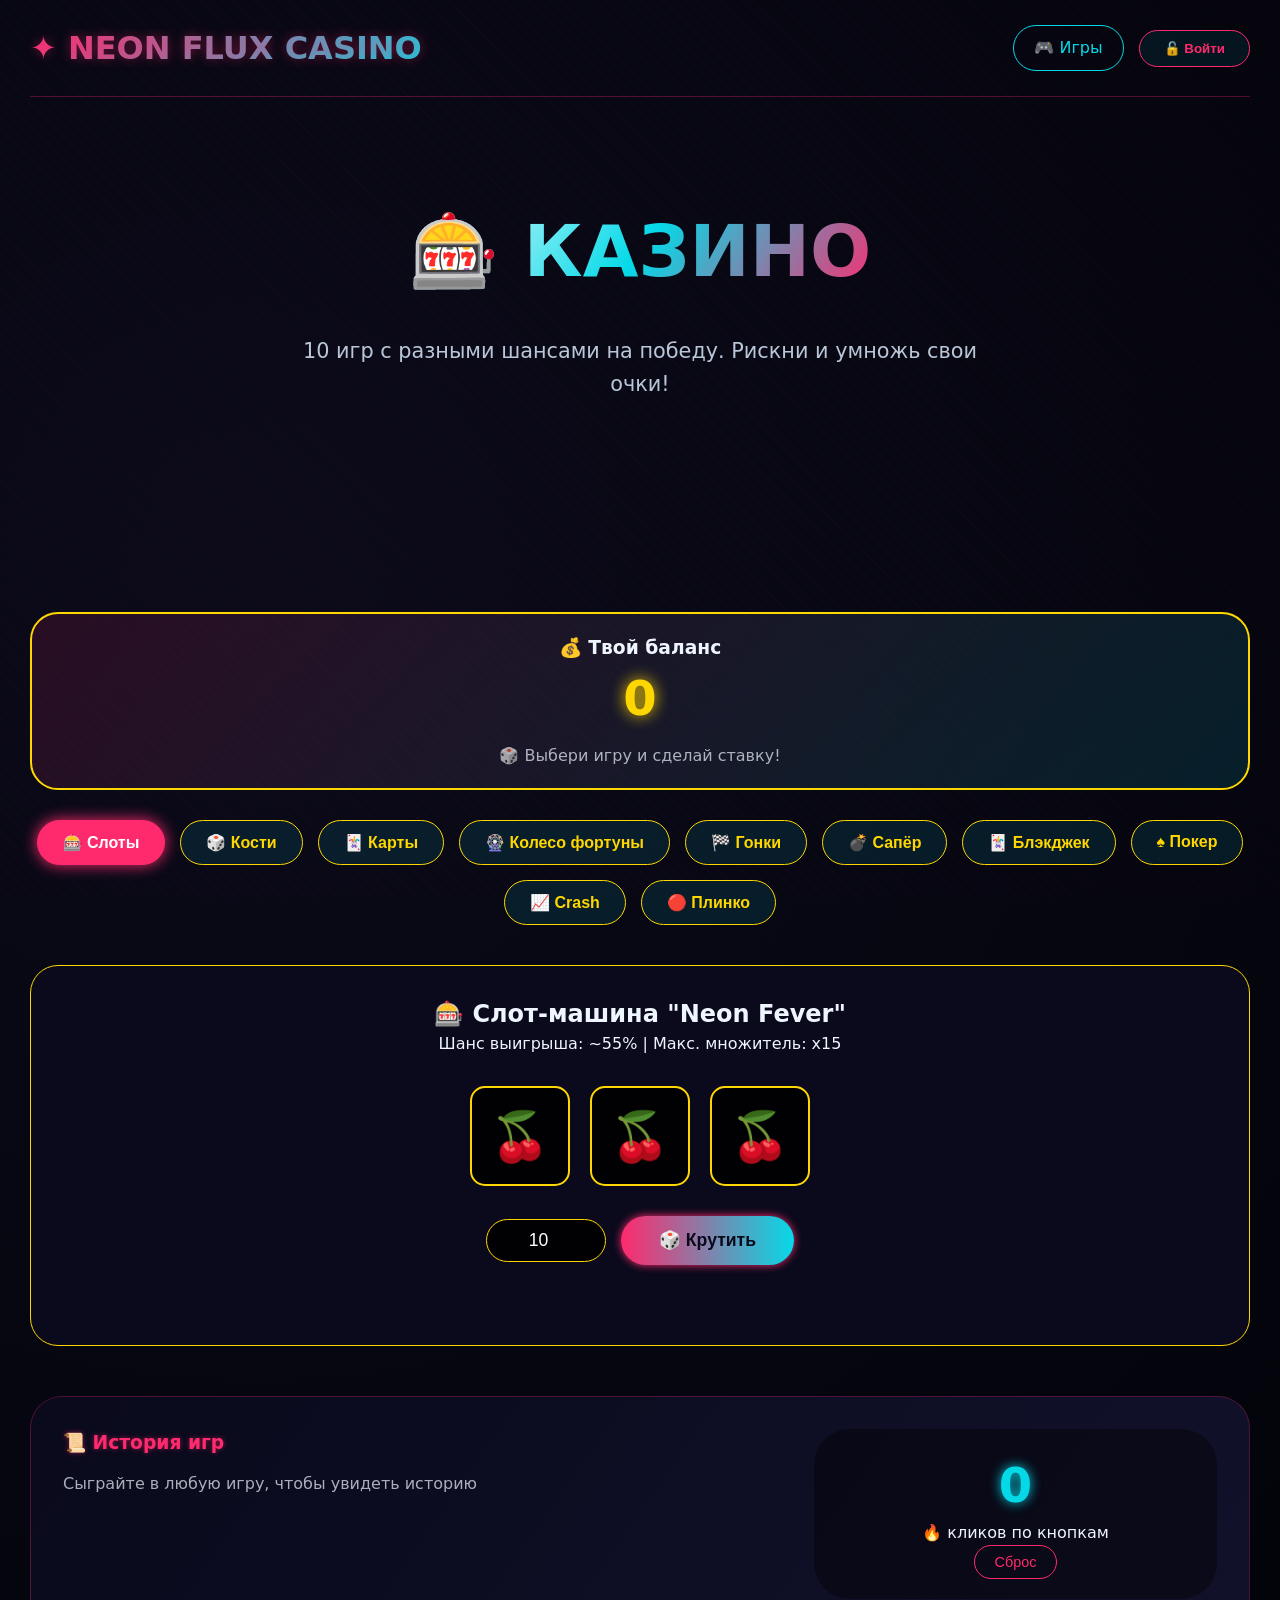
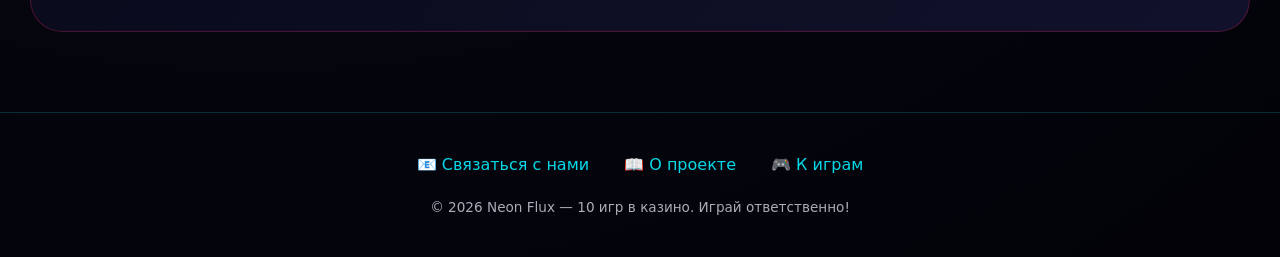
==== casino.html @ 0c2d1831 "Var 2 site" ====
<!DOCTYPE html>
<html lang="ru">
<head>
    <meta charset="UTF-8">
    <meta name="viewport" content="width=device-width, initial-scale=1.0, user-scalable=no">
    <title>Neon Flux | Казино</title>
    <link rel="stylesheet" href="css/style.css">
</head>
<body>

<div class="container">
    <header class="neo-header">
        <div class="logo">✦ NEON FLUX CASINO</div>
        <div class="header-right">
            <span id="userDisplay" class="user-greeting"></span>
            <a href="index.html" class="nav-link">🎮 Игры</a>
            <button id="loginBtn" class="btn-neon btn-pink">🔓 Войти</button>
            <button id="logoutBtn" class="btn-neon" style="display:none;">🚪 Выйти</button>
        </div>
    </header>

    <section class="hero">
        <h1><span>🎰</span> КАЗИНО</h1>
        <p>10 игр с разными шансами на победу. Рискни и умножь свои очки!</p>
    </section>

    <!-- Баланс -->
    <div class="balance-card">
        <h3>💰 Твой баланс</h3>
        <div class="balance-amount" id="balanceAmount">0</div>
        <p style="margin-top: 10px; opacity: 0.7;">🎲 Выбери игру и сделай ставку!</p>
    </div>

    <!-- ВЫБОР ИГР КАЗИНО -->
    <div class="casino-game-selector">
        <button class="casino-game-btn active" data-game="slots">🎰 Слоты</button>
        <button class="casino-game-btn" data-game="dice">🎲 Кости</button>
        <button class="casino-game-btn" data-game="cards">🃏 Карты</button>
        <button class="casino-game-btn" data-game="wheel">🎡 Колесо фортуны</button>
        <button class="casino-game-btn" data-game="races">🏁 Гонки</button>
        <button class="casino-game-btn" data-game="mines">💣 Сапёр</button>
        <button class="casino-game-btn" data-game="blackjack">🃏 Блэкджек</button>
        <button class="casino-game-btn" data-game="poker">♠️ Покер</button>
        <button class="casino-game-btn" data-game="crash">📈 Crash</button>
        <button class="casino-game-btn" data-game="plinko">🔴 Плинко</button>
    </div>

    <!-- ИГРА 1: СЛОТЫ (УВЕЛИЧЕН ШАНС) -->
    <div id="gameSlots" class="casino-game-container active">
        <h2>🎰 Слот-машина "Neon Fever"</h2>
        <p>Шанс выигрыша: ~55% | Макс. множитель: x15</p>
        <div class="slot-machine">
            <div class="slot-reel" id="reel1">🍒</div>
            <div class="slot-reel" id="reel2">🍒</div>
            <div class="slot-reel" id="reel3">🍒</div>
        </div>
        <div class="bet-control">
            <input type="number" id="slotBet" class="bet-input" value="10" min="1">
            <button id="spinBtn" class="glow-btn">🎲 Крутить</button>
        </div>
        <div id="slotResult" class="result-message"></div>
    </div>

    <!-- ИГРА 2: КОСТИ -->
    <div id="gameDice" class="casino-game-container">
        <h2>🎲 Кости "Neon Dice"</h2>
        <p>Угадай число от 1 до 6 | Выигрыш: ставка ×5 | Шанс: 16.7%</p>
        <div class="bet-control">
            <input type="number" id="diceBet" class="bet-input" value="10" min="1">
            <select id="diceGuess" class="bet-input" style="width: auto;">
                <option value="1">🎲 1</option>
                <option value="2">🎲 2</option>
                <option value="3">🎲 3</option>
                <option value="4">🎲 4</option>
                <option value="5">🎲 5</option>
                <option value="6">🎲 6</option>
            </select>
            <button id="rollDiceBtn" class="glow-btn">🎲 Бросить</button>
        </div>
        <div id="diceResult" class="result-message"></div>
    </div>

    <!-- ИГРА 3: КАРТЫ (БОЛЬШЕ/МЕНЬШЕ) -->
    <div id="gameCards" class="casino-game-container">
        <h2>🃏 Neon Cards</h2>
        <p>Угадай, будет карта больше или меньше 7 | Выигрыш: ставка ×2</p>
        <div class="bet-control">
            <input type="number" id="cardBet" class="bet-input" value="10" min="1">
            <button id="higherBtn" class="btn-neon">⬆️ Больше 7</button>
            <button id="lowerBtn" class="btn-neon">⬇️ Меньше 7</button>
        </div>
        <div id="cardResult" class="result-message"></div>
    </div>

    <!-- ИГРА 4: КОЛЕСО ФОРТУНЫ -->
    <div id="gameWheel" class="casino-game-container">
        <h2>🎡 Колесо фортуны</h2>
        <p>Крути колесо и получай множитель от x0 до x10!</p>
        <div class="wheel" id="wheel">🎡</div>
        <div class="bet-control">
            <input type="number" id="wheelBet" class="bet-input" value="10" min="1">
            <button id="spinWheelBtn" class="glow-btn">🎡 Крутить</button>
        </div>
        <div id="wheelResult" class="result-message"></div>
    </div>

    <!-- ИГРА 5: ГОНКИ -->
    <div id="gameRaces" class="casino-game-container">
        <h2>🏁 Neon Races</h2>
        <p>Выбери машину и делай ставку! Шанс победы: 33.3% | Выигрыш: ставка ×3</p>
        <div class="race-track" id="raceTrack">
            <div class="racer" data-racer="0">
                <div>🏎️ Красный</div>
                <div class="racer-progress"><div class="racer-bar" id="racer0Bar"></div></div>
            </div>
            <div class="racer" data-racer="1">
                <div>🚗 Синий</div>
                <div class="racer-progress"><div class="racer-bar" id="racer1Bar"></div></div>
            </div>
            <div class="racer" data-racer="2">
                <div>🚙 Зелёный</div>
                <div class="racer-progress"><div class="racer-bar" id="racer2Bar"></div></div>
            </div>
        </div>
        <div class="bet-control">
            <input type="number" id="raceBet" class="bet-input" value="10" min="1">
            <select id="raceChoice" class="bet-input" style="width: auto;">
                <option value="0">🏎️ Красный</option>
                <option value="1">🚗 Синий</option>
                <option value="2">🚙 Зелёный</option>
            </select>
            <button id="startRaceBtn" class="glow-btn">🏁 Старт!</button>
        </div>
        <div id="raceResult" class="result-message"></div>
    </div>

    <!-- ИГРА 6: САПЁР (МИНЫ) -->
    <div id="gameMines" class="casino-game-container">
        <h2>💣 Neon Mines</h2>
        <p>Открой 3 безопасных ячейки из 9 и получи выигрыш! Шанс: ~29% | Выигрыш: ставка ×5</p>
        <div id="minesGrid" style="display: grid; grid-template-columns: repeat(3, 1fr); gap: 10px; max-width: 300px; margin: 20px auto;"></div>
        <div class="bet-control">
            <input type="number" id="minesBet" class="bet-input" value="10" min="1">
            <button id="playMinesBtn" class="glow-btn">💣 Начать</button>
        </div>
        <div id="minesResult" class="result-message"></div>
    </div>

    <!-- ИГРА 7: БЛЭКДЖЕК -->
    <div id="gameBlackjack" class="casino-game-container">
        <h2>🃏 Neon Blackjack</h2>
        <p>Набери 21 очко или больше, чем дилер! Выигрыш: ставка ×2</p>
        <div class="cards-area">
            <div>
                <h4>Ваши карты</h4>
                <div id="playerCards" style="font-size: 2rem;">🃟</div>
                <div>Очки: <span id="playerScore">0</span></div>
            </div>
            <div>
                <h4>Карты дилера</h4>
                <div id="dealerCards" style="font-size: 2rem;">🃟</div>
                <div>Очки: <span id="dealerScore">0</span></div>
            </div>
        </div>
        <div class="bet-control">
            <input type="number" id="bjBet" class="bet-input" value="10" min="1">
            <button id="hitBtn" class="btn-neon">🎴 Взять карту</button>
            <button id="standBtn" class="btn-neon">🛑 Хватит</button>
            <button id="newBjBtn" class="glow-btn">🃏 Новая игра</button>
        </div>
        <div id="bjResult" class="result-message"></div>
    </div>

    <!-- ИГРА 8: ПОКЕР (ПРОСТАЯ ВЕРСИЯ) -->
    <div id="gamePoker" class="casino-game-container">
        <h2>♠️ Neon Poker</h2>
        <p>Собери комбинацию из 5 карт! Выигрыш зависит от комбинации</p>
        <div id="pokerCards" style="display: flex; justify-content: center; gap: 15px; margin: 30px 0; font-size: 3rem;"></div>
        <div class="bet-control">
            <input type="number" id="pokerBet" class="bet-input" value="10" min="1">
            <button id="dealPokerBtn" class="glow-btn">♠️ Сдать карты</button>
        </div>
        <div id="pokerResult" class="result-message"></div>
    </div>

    <!-- ИГРА 9: CRASH -->
    <div id="gameCrash" class="casino-game-container">
        <h2>📈 Neon Crash</h2>
        <p>Множитель растёт, но может "крашнуться" в любой момент! Забери деньги вовремя</p>
        <div style="font-size: 4rem; margin: 20px;" id="crashMultiplier">1.00x</div>
        <div class="bet-control">
            <input type="number" id="crashBet" class="bet-input" value="10" min="1">
            <button id="startCrashBtn" class="glow-btn">📈 Старт</button>
            <button id="cashoutBtn" class="btn-neon" style="display: none;">💰 Забрать</button>
        </div>
        <div id="crashResult" class="result-message"></div>
    </div>

    <!-- ИГРА 10: ПЛИНКО -->
    <div id="gamePlinko" class="casino-game-container">
        <h2>🔴 Neon Plinko</h2>
        <p>Шарик падает и попадает в ячейки с множителями от x0.5 до x5</p>
        <div style="display: flex; justify-content: center; gap: 10px; margin: 30px 0; font-size: 1.5rem;">
            <span>0.5x</span><span>1x</span><span>2x</span><span>3x</span><span>5x</span><span>3x</span><span>2x</span><span>1x</span><span>0.5x</span>
        </div>
        <div class="bet-control">
            <input type="number" id="plinkoBet" class="bet-input" value="10" min="1">
            <button id="dropPlinkoBtn" class="glow-btn">🔴 Бросить шарик</button>
        </div>
        <div id="plinkoResult" class="result-message"></div>
    </div>

    <!-- История игр -->
    <div class="dynamic-box">
        <div class="fact-area">
            <h3>📜 История игр</h3>
            <div id="gameHistory" style="max-height: 200px; overflow-y: auto;">
                <p style="opacity: 0.7;">Сыграйте в любую игру, чтобы увидеть историю</p>
            </div>
        </div>
        <div class="click-counter">
            <div class="counter-number" id="clickCountDisplay">0</div>
            <div>🔥 кликов по кнопкам</div>
            <button id="resetCounterBtn" class="tiny-btn">Сброс</button>
        </div>
    </div>
</div>

<footer>
    <div class="footer-links">
        <a class="footer-link" id="contactFooterBtn">📧 Связаться с нами</a>
        <a class="footer-link" id="aboutFooterBtn">📖 О проекте</a>
        <a class="footer-link" id="backToGamesBtn">🎮 К играм</a>
    </div>
    <p style="opacity: 0.7; font-size: 0.85rem;">© 2026 Neon Flux — 10 игр в казино. Играй ответственно!</p>
</footer>

<!-- Модалки -->
<div id="authModal" class="modal hidden">
    <div class="modal-content">
        <span class="close-modal" id="closeAuthModal">&times;</span>
        <h2 id="authModalTitle">🔐 Авторизация</h2>
        <input type="text" id="authUsername" placeholder="Имя пользователя">
        <input type="password" id="authPassword" placeholder="Пароль">
        <p id="authError" class="error-text"></p>
        <button id="authSubmitBtn" class="google-btn">Войти</button>
        <p><a href="#" id="switchAuthMode">Нет аккаунта? Зарегистрироваться</a></p>
    </div>
</div>

<div id="contactModal" class="modal hidden">
    <div class="modal-content">
        <span class="close-modal" id="closeContactModal">&times;</span>
        <h2>💬 Обратная связь</h2>
        <textarea id="messageInput" rows="3" placeholder="Ваше сообщение или идея..."></textarea>
        <button id="sendMsgBtn" class="btn-neon" style="width:100%; margin-top: 8px;">Отправить</button>
    </div>
</div>

<div id="aboutModal" class="modal hidden">
    <div class="modal-content">
        <span class="close-modal" id="closeAboutModal">&times;</span>
        <h2>✨ О Neon Casino</h2>
        <p>10 увлекательных игр: Слоты, Кости, Карты, Колесо фортуны, Гонки, Сапёр, Блэкджек, Покер, Crash, Плинко!</p>
        <p style="margin-top: 15px;">🎰 Увеличенные шансы на выигрыш для твоего удовольствия!</p>
    </div>
</div>

<script src="js/auth.js"></script>
<script src="js/casino.js"></script>
</body>
</html>
---- css/style.css ----
* {
    margin: 0;
    padding: 0;
    box-sizing: border-box;
}

body {
    font-family: 'Segoe UI', 'Poppins', 'Inter', system-ui, sans-serif;
    background: #05050f;
    color: #eef5ff;
    line-height: 1.5;
    overflow-x: hidden;
    transition: background 0.4s ease;
}

::-webkit-scrollbar {
    width: 6px;
}
::-webkit-scrollbar-track {
    background: #0a0a1a;
}
::-webkit-scrollbar-thumb {
    background: #ff2a6d;
    border-radius: 10px;
}

body {
    background: radial-gradient(circle at 20% 30%, #0b0b1a, #020208);
    position: relative;
}
body::before {
    content: "";
    position: fixed;
    top: 0;
    left: 0;
    width: 100%;
    height: 100%;
    background: repeating-linear-gradient(45deg, rgba(255,42,109,0.02) 0px, rgba(255,42,109,0.02) 2px, transparent 2px, transparent 8px);
    pointer-events: none;
    z-index: 0;
}

.container {
    max-width: 1300px;
    margin: 0 auto;
    padding: 0 30px;
    position: relative;
    z-index: 2;
}

.neo-header {
    display: flex;
    justify-content: space-between;
    align-items: center;
    padding: 24px 0;
    border-bottom: 1px solid rgba(255,42,109,0.3);
    flex-wrap: wrap;
    gap: 20px;
}
.header-right {
    display: flex;
    gap: 15px;
    align-items: center;
}
.user-greeting {
    color: #05d9e8;
    font-weight: 600;
    text-shadow: 0 0 5px #05d9e8;
}
.logo {
    font-size: 2rem;
    font-weight: 800;
    background: linear-gradient(135deg, #ff2a6d, #05d9e8);
    -webkit-background-clip: text;
    background-clip: text;
    color: transparent;
    text-shadow: 0 0 12px rgba(255,42,109,0.4);
}
.btn-neon {
    background: rgba(5,217,232,0.08);
    border: 1.5px solid #05d9e8;
    color: #05d9e8;
    padding: 10px 24px;
    font-weight: 600;
    border-radius: 40px;
    cursor: pointer;
    transition: 0.25s;
}
.btn-neon:hover {
    background: #05d9e8;
    color: #05050f;
    box-shadow: 0 0 18px #05d9e8;
    transform: scale(1.02);
}
.btn-pink {
    border-color: #ff2a6d;
    color: #ff2a6d;
}
.btn-pink:hover {
    background: #ff2a6d;
    color: white;
    box-shadow: 0 0 18px #ff2a6d;
}

/* HERO СЕКЦИЯ */
.hero {
    display: flex;
    flex-direction: column;
    align-items: center;
    justify-content: center;
    text-align: center;
    padding: 100px 20px 120px;
    margin-bottom: 40px;
}
.hero h1 {
    font-size: 4.5rem;
    font-weight: 800;
    background: linear-gradient(125deg, #fff, #05d9e8, #ff2a6d);
    background-clip: text;
    -webkit-background-clip: text;
    color: transparent;
    margin-bottom: 30px;
    animation: fadeUp 0.8s ease;
}
.hero span {
    color: snow;
}
.hero p {
    font-size: 1.3rem;
    max-width: 700px;
    color: #b9c7d9;
    margin-bottom: 50px;
    line-height: 1.6;
    animation: fadeUp 0.8s 0.1s both;
}
.glow-btn {
    background: linear-gradient(90deg, #ff2a6d, #05d9e8);
    border: none;
    padding: 16px 42px;
    font-size: 1.2rem;
    font-weight: bold;
    border-radius: 60px;
    color: #0a0a1a;
    cursor: pointer;
    transition: 0.2s;
    box-shadow: 0 0 8px #ff2a6d;
    animation: fadeUp 0.8s 0.2s both;
}
.glow-btn:hover {
    transform: scale(1.05);
    box-shadow: 0 0 28px #ff2a6d, 0 0 12px #05d9e8;
}

.section-title {
    font-size: 2.2rem;
    margin: 80px 0 35px;
    position: relative;
    display: inline-block;
}
.section-title:after {
    content: '';
    position: absolute;
    bottom: -12px;
    left: 0;
    width: 60%;
    height: 3px;
    background: linear-gradient(90deg, #ff2a6d, #05d9e8);
    border-radius: 4px;
}

.cards-grid-2 {
    display: grid;
    grid-template-columns: repeat(auto-fit, minmax(280px, 1fr));
    gap: 35px;
    margin: 40px 0;
}
.card-2 {
    background: rgba(15,15,35,0.6);
    backdrop-filter: blur(6px);
    border-radius: 28px;
    padding: 28px 24px;
    border: 1px solid rgba(5,217,232,0.25);
    transition: 0.3s;
    cursor: pointer;
}
.card-2:hover {
    transform: translateY(-8px);
    border-color: #ff2a6d;
    box-shadow: 0 20px 30px -12px rgba(255,42,109,0.3);
}
.card-icon-2 { font-size: 2.8rem; margin-bottom: 15px; }
.card-2 h3 { font-size: 1.7rem; margin-bottom: 12px; background: linear-gradient(135deg, #fff, #05d9e8); background-clip: text; -webkit-background-clip: text; color: transparent; }
.card-2 p { color: #b0bbd9; line-height: 1.5; }

.stats-panel {
    background: rgba(255,42,109,0.1);
    border: 1px solid #ff2a6d;
    border-radius: 28px;
    padding: 25px 35px;
    margin: 30px 0 20px;
}
.stats-panel.hidden { display: none; }
.stats-panel h3 { margin-bottom: 15px; color: #ff2a6d; }
.stats-panel p { margin: 8px 0; }

/* ИГРА - ИСПРАВЛЕНА */
.game-container {
    background: #0a0a1c;
    border-radius: 28px;
    padding: 30px;
    text-align: center;
    margin: 40px 0;
}
.game-info {
    display: flex;
    justify-content: center;
    gap: 50px;
    margin-bottom: 25px;
    font-size: 1.3rem;
}
#snakeCanvas {
    background: #010103;
    border: 2px solid #05d9e8;
    box-shadow: 0 0 20px #05d9e880;
    margin: 0 auto;
    display: block;
}
.game-hint { margin-top: 20px; opacity: 0.7; color: #888; }

.dynamic-box {
    background: linear-gradient(125deg, #0a0a1c, #11112b);
    border-radius: 32px;
    padding: 32px;
    margin: 50px 0;
    display: flex;
    flex-wrap: wrap;
    gap: 25px;
    border: 1px solid #ff2a6d40;
}
.fact-area { flex: 2; }
.fact-area h3 { color: #ff2a6d; text-shadow: 0 0 5px #ff2a6d80; margin-bottom: 15px; }
.fact-text { background: #00000055; border-radius: 24px; padding: 16px; border-left: 4px solid #05d9e8; font-size: 1.1rem; }
.click-counter { flex: 1; text-align: center; background: rgba(0,0,0,0.4); border-radius: 36px; padding: 20px; }
.counter-number { font-size: 3rem; font-weight: bold; color: #05d9e8; text-shadow: 0 0 12px #05d9e8; }
.tiny-btn {
    background: transparent;
    border: 1px solid #ff2a6d;
    color: #ff2a6d;
    padding: 8px 20px;
    border-radius: 40px;
    cursor: pointer;
    transition: 0.2s;
    font-size: 0.9rem;
}
.tiny-btn:hover { background: #ff2a6d; color: #0a0a1a; box-shadow: 0 0 10px #ff2a6d; }

.theremin-zone {
    background: #0a0a1c;
    border: 2px solid #05d9e8;
    border-radius: 32px;
    padding: 50px;
    text-align: center;
    margin: 40px 0;
    cursor: crosshair;
    transition: 0.1s;
}
.theremin-zone p { margin: 10px 0; }

.matrix-canvas {
    position: fixed;
    top: 0;
    left: 0;
    width: 100%;
    height: 100%;
    pointer-events: none;
    z-index: 999;
    opacity: 0.7;
}
.matrix-canvas.hidden { display: none; }

.admin-panel {
    background: #0a0a1c;
    border: 2px solid #ff2a6d;
    border-radius: 28px;
    padding: 30px;
    margin: 50px 0;
}
.admin-panel.hidden { display: none; }
.admin-tabs { display: flex; gap: 15px; margin-bottom: 25px; }
.admin-section { margin-top: 20px; }
.admin-section.hidden { display: none; }
.danger-btn { background: #ff2a6d; border: none; color: white; padding: 10px 20px; border-radius: 40px; cursor: pointer; margin-top: 15px; }
.error-text { color: #ff2a6d; margin: 10px 0; }

.news-grid {
    display: grid;
    grid-template-columns: repeat(auto-fit, minmax(250px, 1fr));
    gap: 20px;
    margin: 40px 0;
}
.news-card {
    background: rgba(5,217,232,0.1);
    border: 1px solid #05d9e8;
    border-radius: 20px;
    padding: 20px;
    text-align: center;
    transition: 0.2s;
}
.news-card:hover { transform: translateY(-3px); box-shadow: 0 5px 15px rgba(5,217,232,0.2); }

.modal {
    position: fixed;
    top: 0;
    left: 0;
    width: 100%;
    height: 100%;
    background: rgba(2,2,12,0.95);
    backdrop-filter: blur(12px);
    display: flex;
    justify-content: center;
    align-items: center;
    z-index: 1000;
}
.modal.hidden { display: none; }
.modal-content {
    background: #0c0c1c;
    max-width: 440px;
    width: 90%;
    padding: 35px 28px;
    border-radius: 42px;
    border: 1px solid #ff2a6d;
    box-shadow: 0 0 45px rgba(255,42,109,0.4);
    text-align: center;
}
.modal-content h2 { margin-bottom: 20px; }
.modal-content input, .modal-content textarea {
    width: 100%;
    padding: 14px;
    margin: 15px 0;
    background: #010103;
    border: 1px solid #05d9e8;
    border-radius: 60px;
    color: white;
    font-size: 1rem;
}
.modal-content textarea { border-radius: 28px; resize: vertical; }
.close-modal {
    float: right;
    font-size: 28px;
    cursor: pointer;
    color: #ff2a6d;
    transition: 0.2s;
}
.close-modal:hover { transform: scale(1.2); }
.google-btn {
    background: #fff;
    color: #111;
    width: 100%;
    padding: 12px;
    border-radius: 60px;
    font-weight: bold;
    margin: 12px 0;
    cursor: pointer;
    border: none;
}
.google-btn:hover { transform: scale(1.02); box-shadow: 0 0 12px white; }

footer {
    margin-top: 80px;
    padding: 40px 0 50px;
    text-align: center;
    border-top: 1px solid rgba(5,217,232,0.2);
}
.footer-links { display: flex; justify-content: center; gap: 35px; flex-wrap: wrap; margin-bottom: 20px; }
.footer-link { color: #05d9e8; cursor: pointer; text-decoration: none; transition: 0.2s; }
.footer-link:hover { text-shadow: 0 0 6px #05d9e8; color: #ff2a6d; }

@keyframes fadeUp {
    from { opacity: 0; transform: translateY(30px);}
    to { opacity: 1; transform: translateY(0);}
}
@keyframes fadeOut {
    0% { opacity: 1; transform: translateX(-50%) translateY(0);}
    70% { opacity: 1;}
    100% { opacity: 0; transform: translateX(-50%) translateY(-20px); visibility: hidden;}
}

@media (max-width: 750px) {
    .hero h1 { font-size: 2.6rem; }
    .hero { padding: 60px 20px 80px; }
    .hero p { font-size: 1.1rem; }
    .container { padding: 0 20px; }
    #snakeCanvas { width: 300px; height: 300px; }
    .section-title { font-size: 1.8rem; }
}
.header-right {
    display: flex;
    gap: 15px;
    align-items: center;
}
.user-greeting {
    color: #05d9e8;
    font-weight: 600;
    text-shadow: 0 0 5px #05d9e8;
}
.logo {
    font-size: 2rem;
    font-weight: 800;
    background: linear-gradient(135deg, #ff2a6d, #05d9e8);
    -webkit-background-clip: text;
    background-clip: text;
    color: transparent;
    text-shadow: 0 0 12px rgba(255,42,109,0.4);
}
.btn-neon {
    background: rgba(5,217,232,0.08);
    border: 1.5px solid #05d9e8;
    color: #05d9e8;
    padding: 10px 24px;
    font-weight: 600;
    border-radius: 40px;
    cursor: pointer;
    transition: 0.25s;
}
.btn-neon:hover {
    background: #05d9e8;
    color: #05050f;
    box-shadow: 0 0 18px #05d9e8;
    transform: scale(1.02);
}
.btn-pink {
    border-color: #ff2a6d;
    color: #ff2a6d;
}
.btn-pink:hover {
    background: #ff2a6d;
    color: white;
    box-shadow: 0 0 18px #ff2a6d;
}



.glow-btn {
    background: linear-gradient(90deg, #ff2a6d, #05d9e8);
    border: none;
    padding: 14px 38px;
    font-size: 1.1rem;
    font-weight: bold;
    border-radius: 60px;
    color: #0a0a1a;
    cursor: pointer;
    transition: 0.2s;
    box-shadow: 0 0 8px #ff2a6d;
}
.glow-btn:hover {
    transform: scale(1.05);
    box-shadow: 0 0 28px #ff2a6d;
}

.section-title {
    font-size: 2.2rem;
    margin: 60px 0 30px;
    position: relative;
    display: inline-block;
}
.section-title:after {
    content: '';
    position: absolute;
    bottom: -8px;
    left: 0;
    width: 60%;
    height: 3px;
    background: linear-gradient(90deg, #ff2a6d, #05d9e8);
    border-radius: 4px;
}

/* Выбор игр */
.game-selector {
    display: flex;
    gap: 15px;
    flex-wrap: wrap;
    margin: 30px 0 40px;
    justify-content: center;
}
.game-select-btn {
    background: rgba(5,217,232,0.1);
    border: 1px solid #05d9e8;
    color: #05d9e8;
    padding: 12px 25px;
    border-radius: 40px;
    cursor: pointer;
    font-size: 1rem;
    font-weight: 600;
    transition: 0.2s;
}
.game-select-btn:hover {
    background: #05d9e8;
    color: #0a0a1a;
    box-shadow: 0 0 15px #05d9e8;
}
.game-select-btn.active {
    background: #ff2a6d;
    border-color: #ff2a6d;
    color: white;
    box-shadow: 0 0 15px #ff2a6d;
}

/* Контейнеры игр */
.game-container {
    background: #0a0a1c;
    border-radius: 28px;
    padding: 30px;
    text-align: center;
    margin: 30px 0;
    border: 1px solid #05d9e8;
}
.game-container.hidden {
    display: none;
}
.game-container.active {
    display: block;
}
.game-info {
    display: flex;
    justify-content: center;
    gap: 40px;
    margin-bottom: 20px;
    font-size: 1.2rem;
}
.game-start-btn {
    background: linear-gradient(90deg, #ff2a6d, #05d9e8);
    border: none;
    padding: 12px 30px;
    font-size: 1rem;
    font-weight: bold;
    border-radius: 40px;
    color: #0a0a1a;
    cursor: pointer;
    margin: 20px 0 10px;
    transition: 0.2s;
}
.game-start-btn:hover {
    transform: scale(1.05);
    box-shadow: 0 0 20px #ff2a6d;
}
.game-hint {
    margin-top: 15px;
    opacity: 0.7;
    font-size: 0.9rem;
}

/* Тетрис */
.tetris-layout {
    display: flex;
    gap: 30px;
    justify-content: center;
    flex-wrap: wrap;
}
.tetris-info {
    text-align: left;
    padding: 20px;
    background: rgba(0,0,0,0.3);
    border-radius: 20px;
}
.tetris-info div {
    margin: 15px 0;
    font-size: 1.1rem;
}
.tetris-controls p {
    font-size: 0.85rem;
    margin: 8px 0;
    opacity: 0.8;
}
#tetrisCanvas, #snakeCanvas, #dinoCanvas, #flappyCanvas {
    background: #010103;
    border: 2px solid #05d9e8;
    box-shadow: 0 0 20px #05d9e880;
}

/* Динозаврик */
#dinoCanvas {
    background: #010103;
}

/* Флэппи бёрд */
#flappyCanvas {
    background: #010103;
}

/* Мемори */
.memory-board {
    display: grid;
    grid-template-columns: repeat(4, 1fr);
    gap: 15px;
    max-width: 500px;
    margin: 20px auto;
}
.memory-card {
    aspect-ratio: 1;
    background: linear-gradient(135deg, #ff2a6d, #8a2be2);
    border-radius: 15px;
    display: flex;
    align-items: center;
    justify-content: center;
    font-size: 2rem;
    cursor: pointer;
    transition: 0.2s;
    border: 1px solid #05d9e8;
}
.memory-card:hover {
    transform: scale(1.05);
    box-shadow: 0 0 15px #ff2a6d;
}
.memory-card.flipped, .memory-card.matched {
    background: #0a0a1c;
    border: 2px solid #05d9e8;
}
.memory-card.matched {
    opacity: 0.6;
    cursor: default;
}

/* Терменвокс */
.theremin-zone {
    background: #0a0a1c;
    border: 2px solid #05d9e8;
    border-radius: 32px;
    padding: 50px;
    text-align: center;
    margin: 40px 0;
    cursor: crosshair;
    transition: 0.1s;
}
.theremin-zone p {
    margin: 10px 0;
}

/* Matrix Rain */
.matrix-canvas {
    position: fixed;
    top: 0;
    left: 0;
    width: 100%;
    height: 100%;
    pointer-events: none;
    z-index: 999;
    opacity: 0.7;
}
.matrix-canvas.hidden {
    display: none;
}

.stats-panel {
    background: rgba(255,42,109,0.1);
    border: 1px solid #ff2a6d;
    border-radius: 28px;
    padding: 20px 30px;
    margin: 20px 0;
}
.stats-panel.hidden { display: none; }
.stats-panel ul { list-style: none; }

.dynamic-box {
    background: linear-gradient(125deg, #0a0a1c, #11112b);
    border-radius: 32px;
    padding: 32px;
    margin: 50px 0;
    display: flex;
    flex-wrap: wrap;
    gap: 25px;
    border: 1px solid #ff2a6d40;
}
.fact-area { flex: 2; }
.fact-area h3 { color: #ff2a6d; margin-bottom: 15px; }
.fact-text { background: #00000055; border-radius: 24px; padding: 16px; border-left: 4px solid #05d9e8; }
.click-counter { flex: 1; text-align: center; background: rgba(0,0,0,0.4); border-radius: 36px; padding: 20px; }
.counter-number { font-size: 3rem; font-weight: bold; color: #05d9e8; text-shadow: 0 0 12px #05d9e8; }
.tiny-btn {
    background: transparent;
    border: 1px solid #ff2a6d;
    color: #ff2a6d;
    padding: 8px 20px;
    border-radius: 40px;
    cursor: pointer;
    transition: 0.2s;
}
.tiny-btn:hover { background: #ff2a6d; color: #0a0a1a; box-shadow: 0 0 10px #ff2a6d; }

.admin-panel {
    background: #0a0a1c;
    border: 2px solid #ff2a6d;
    border-radius: 28px;
    padding: 25px;
    margin: 40px 0;
}
.admin-panel.hidden { display: none; }
.admin-tabs { display: flex; gap: 15px; margin-bottom: 20px; }
.admin-section { margin-top: 20px; }
.admin-section.hidden { display: none; }
.danger-btn { background: #ff2a6d; border: none; color: white; padding: 10px 20px; border-radius: 40px; cursor: pointer; margin-top: 15px; }
.error-text { color: #ff2a6d; margin: 10px 0; }

.modal {
    position: fixed;
    top: 0;
    left: 0;
    width: 100%;
    height: 100%;
    background: rgba(2,2,12,0.95);
    backdrop-filter: blur(12px);
    display: flex;
    justify-content: center;
    align-items: center;
    z-index: 1000;
}
.modal.hidden { display: none; }
.modal-content {
    background: #0c0c1c;
    max-width: 440px;
    width: 90%;
    padding: 35px 28px;
    border-radius: 42px;
    border: 1px solid #ff2a6d;
    box-shadow: 0 0 45px rgba(255,42,109,0.4);
    text-align: center;
}
.modal-content input, .modal-content textarea {
    width: 100%;
    padding: 14px;
    margin: 15px 0;
    background: #010103;
    border: 1px solid #05d9e8;
    border-radius: 60px;
    color: white;
}
.close-modal {
    float: right;
    font-size: 28px;
    cursor: pointer;
    color: #ff2a6d;
}
.google-btn {
    background: #fff;
    color: #111;
    width: 100%;
    padding: 12px;
    border-radius: 60px;
    font-weight: bold;
    margin: 12px 0;
    cursor: pointer;
}

footer {
    margin-top: 80px;
    padding: 40px 0;
    text-align: center;
    border-top: 1px solid rgba(5,217,232,0.2);
}
.footer-links { display: flex; justify-content: center; gap: 35px; flex-wrap: wrap; margin-bottom: 20px; }
.footer-link { color: #05d9e8; cursor: pointer; }
.footer-link:hover { text-shadow: 0 0 6px #05d9e8; color: #ff2a6d; }

@keyframes fadeOut {
    0% { opacity: 1; transform: translateX(-50%) translateY(0);}
    70% { opacity: 1;}
    100% { opacity: 0; transform: translateX(-50%) translateY(-20px); visibility: hidden;}
}

@media (max-width: 750px) {
    .hero h1 { font-size: 2.5rem; }
    .container { padding: 0 20px; }
    #snakeCanvas, #flappyCanvas { width: 300px; height: 300px; }
    #dinoCanvas { width: 100%; height: auto; }
    .tetris-layout { flex-direction: column; align-items: center; }
    .memory-board { gap: 8px; }
    .memory-card { font-size: 1.2rem; }
}

/* Дополнительные стили для казино */
        .balance-card {
            background: linear-gradient(135deg, #ff2a6d20, #05d9e820);
            border: 2px solid #ffd700;
            border-radius: 28px;
            padding: 20px 30px;
            text-align: center;
            margin: 20px 0;
        }
        .balance-amount {
            font-size: 3rem;
            font-weight: bold;
            color: #ffd700;
            text-shadow: 0 0 15px #ffd700;
        }
        .casino-game-selector {
            display: flex;
            gap: 15px;
            flex-wrap: wrap;
            margin: 30px 0 40px;
            justify-content: center;
        }
        .casino-game-btn {
            background: rgba(5,217,232,0.1);
            border: 1px solid #ffd700;
            color: #ffd700;
            padding: 12px 25px;
            border-radius: 40px;
            cursor: pointer;
            font-size: 1rem;
            font-weight: 600;
            transition: 0.2s;
        }
        .casino-game-btn:hover {
            background: #ffd700;
            color: #0a0a1a;
            box-shadow: 0 0 15px #ffd700;
        }
        .casino-game-btn.active {
            background: #ff2a6d;
            border-color: #ff2a6d;
            color: white;
            box-shadow: 0 0 15px #ff2a6d;
        }
        .casino-game-container {
            background: #0a0a1c;
            border-radius: 28px;
            padding: 30px;
            text-align: center;
            margin: 30px 0;
            border: 1px solid #ffd700;
            display: none;
        }
        .casino-game-container.active {
            display: block;
        }
        .bet-control {
            display: flex;
            gap: 15px;
            justify-content: center;
            align-items: center;
            margin: 20px 0;
            flex-wrap: wrap;
        }
        .bet-input {
            background: #010103;
            border: 1px solid #ffd700;
            color: white;
            padding: 10px 15px;
            border-radius: 40px;
            width: 120px;
            text-align: center;
            font-size: 1.1rem;
        }
        .result-message {
            margin-top: 20px;
            padding: 15px;
            border-radius: 20px;
            font-weight: bold;
        }
        .result-win {
            background: #00ff0030;
            border: 1px solid #0f0;
            color: #0f0;
        }
        .result-lose {
            background: #ff000030;
            border: 1px solid #ff2a6d;
            color: #ff2a6d;
        }
        .slot-machine {
            display: flex;
            gap: 20px;
            justify-content: center;
            margin: 30px 0;
        }
        .slot-reel {
            width: 100px;
            height: 100px;
            background: #010103;
            border: 2px solid #ffd700;
            border-radius: 15px;
            display: flex;
            align-items: center;
            justify-content: center;
            font-size: 3rem;
            font-weight: bold;
        }
        .wheel {
            width: 200px;
            height: 200px;
            border-radius: 50%;
            border: 5px solid #ffd700;
            margin: 20px auto;
            display: flex;
            align-items: center;
            justify-content: center;
            font-size: 4rem;
            background: #010103;
            transition: transform 0.5s ease-out;
        }
        .race-track {
            display: flex;
            justify-content: space-around;
            margin: 30px 0;
            flex-wrap: wrap;
        }
        .racer {
            text-align: center;
            padding: 15px;
            background: rgba(0,0,0,0.5);
            border-radius: 15px;
            min-width: 100px;
        }
        .racer-progress {
            width: 100%;
            height: 10px;
            background: #333;
            border-radius: 5px;
            margin: 10px 0;
            overflow: hidden;
        }
        .racer-bar {
            height: 100%;
            width: 0%;
            background: linear-gradient(90deg, #ff2a6d, #ffd700);
            transition: width 0.1s linear;
        }
        .cards-area {
            display: flex;
            justify-content: center;
            gap: 30px;
            margin: 30px 0;
        }
        .card {
            width: 120px;
            height: 160px;
            background: #010103;
            border: 2px solid #ffd700;
            border-radius: 15px;
            display: flex;
            align-items: center;
            justify-content: center;
            font-size: 3rem;
            font-weight: bold;
            cursor: pointer;
            transition: 0.2s;
        }
        .card:hover {
            transform: scale(1.05);
            box-shadow: 0 0 20px #ffd700;
        }
        .bomb-counter {
            font-size: 2rem;
            margin: 20px;
        }
        .nav-link {
            color: #05d9e8;
            text-decoration: none;
            padding: 10px 20px;
            border: 1px solid #05d9e8;
            border-radius: 40px;
            transition: 0.2s;
        }
        .nav-link:hover {
            background: #05d9e8;
            color: #0a0a1a;
            box-shadow: 0 0 15px #05d9e8;
        }
        @keyframes spin {
            0% { transform: rotate(0deg); }
            100% { transform: rotate(360deg); }
        }
        .spinning {
            animation: spin 0.3s ease-out;
        }
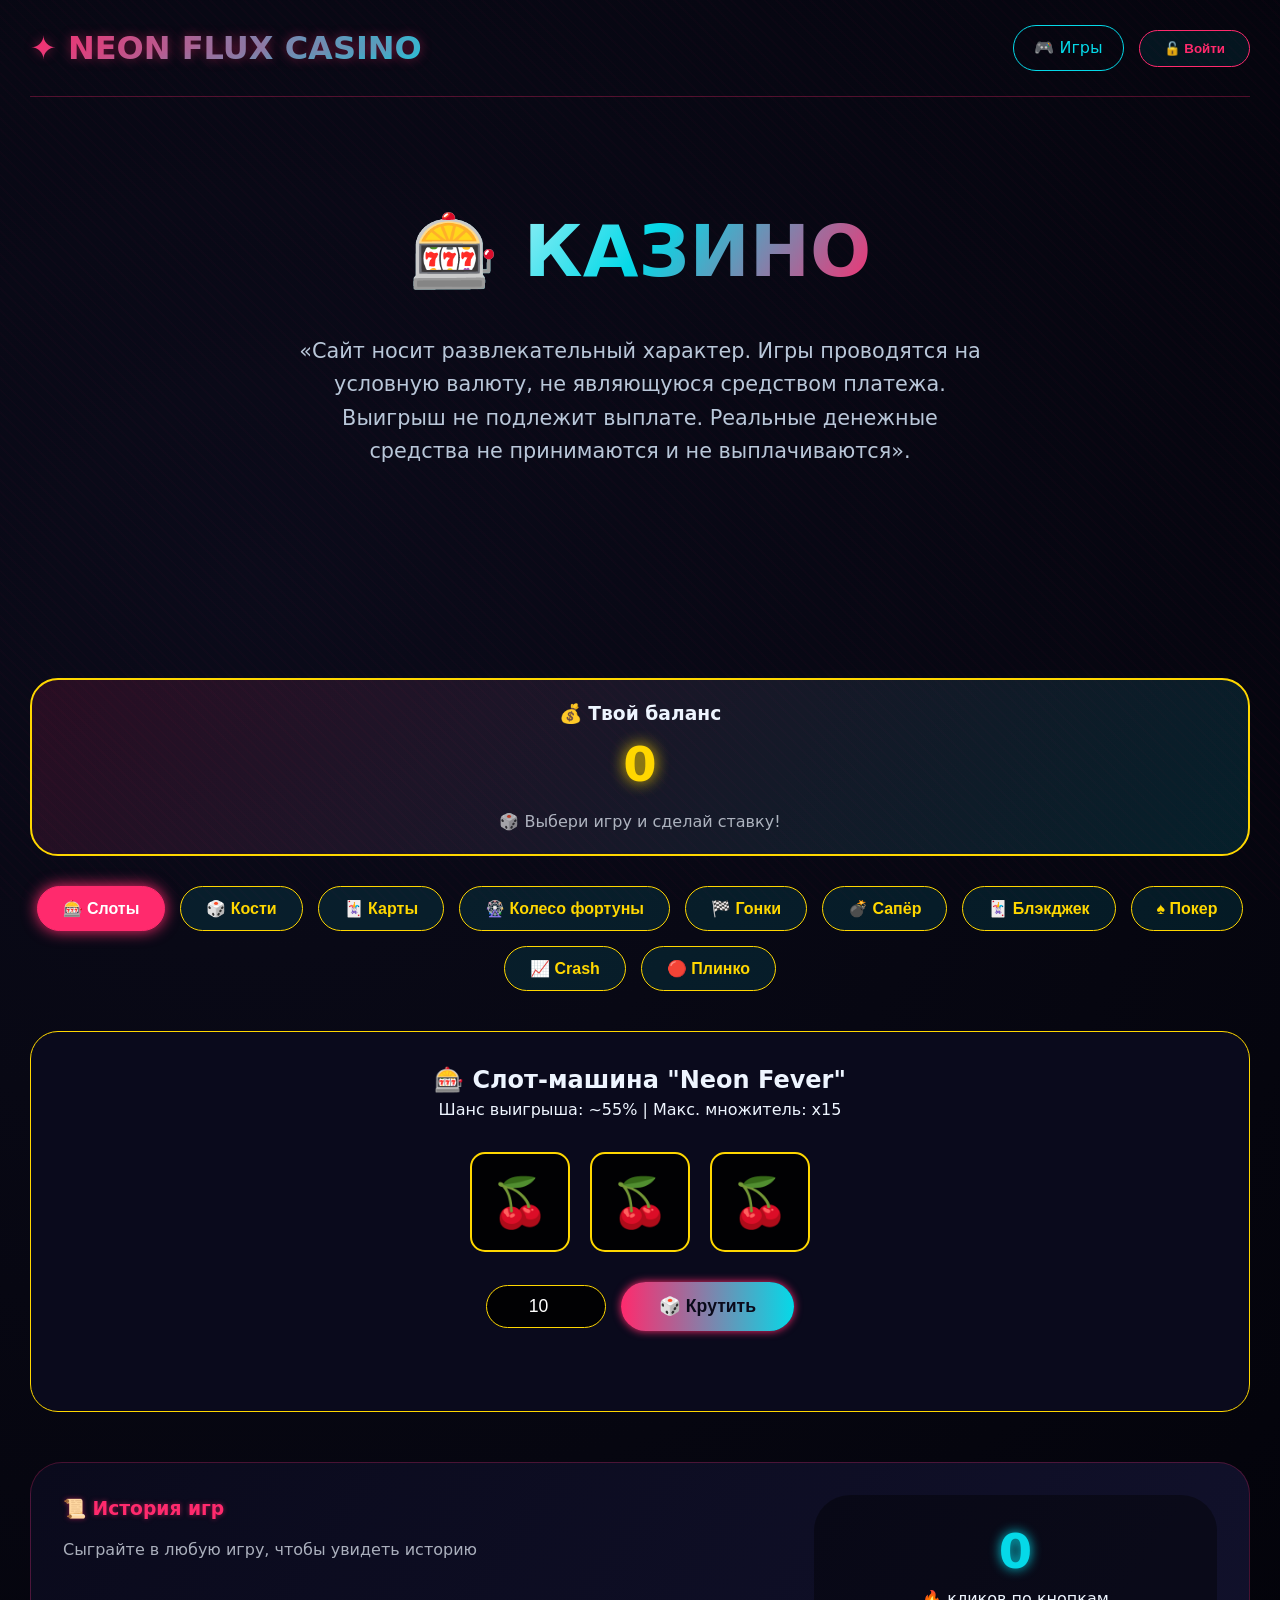
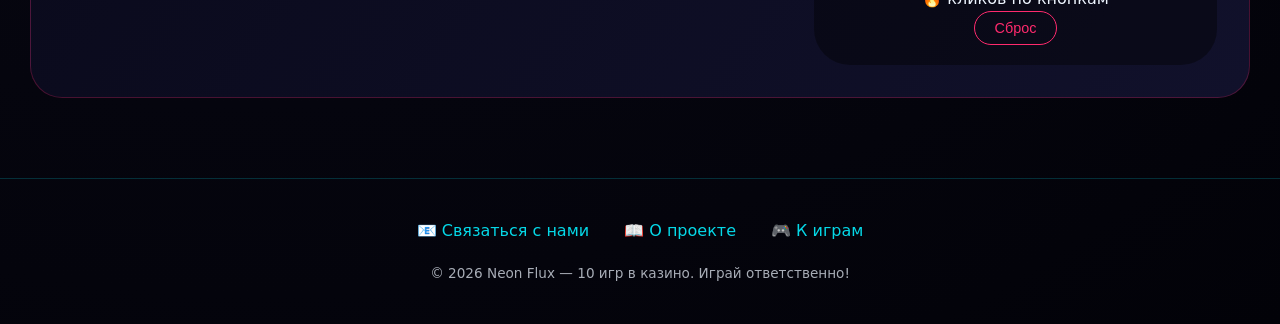
==== commit aa6e45a2: "Update casino.html" ====
--- a/casino.html
+++ b/casino.html
@@ -3,7 +3,7 @@
 <head>
     <meta charset="UTF-8">
     <meta name="viewport" content="width=device-width, initial-scale=1.0, user-scalable=no">
-    <title>Neon Flux | Казино</title>
+    <title>Neon Flux</title>
     <link rel="stylesheet" href="css/style.css">
 </head>
 <body>
@@ -21,7 +21,7 @@
 
     <section class="hero">
         <h1><span>🎰</span> КАЗИНО</h1>
-        <p>10 игр с разными шансами на победу. Рискни и умножь свои очки!</p>
+        <p>«Сайт носит развлекательный характер. Игры проводятся на условную валюту, не являющуюся средством платежа. Выигрыш не подлежит выплате. Реальные денежные средства не принимаются и не выплачиваются».</p>
     </section>
 
     <!-- Баланс -->
@@ -269,4 +269,4 @@
 <script src="js/auth.js"></script>
 <script src="js/casino.js"></script>
 </body>
-</html>+</html>
--- a/css/style.css
+++ b/css/style.css
@@ -971,4 +971,179 @@
         }
         .spinning {
             animation: spin 0.3s ease-out;
-        }+        }
+/* Сенсорное управление для телефонов */
+.touch-controls {
+    display: none;
+    margin: 20px auto;
+    gap: 10px;
+    justify-content: center;
+}
+
+.control-btn {
+    background: linear-gradient(135deg, #ff2a6d, #8a2be2);
+    border: none;
+    color: white;
+    font-size: 2rem;
+    padding: 15px 25px;
+    margin: 5px;
+    border-radius: 20px;
+    cursor: pointer;
+    transition: 0.2s;
+    box-shadow: 0 0 10px #ff2a6d;
+    min-width: 70px;
+}
+
+.control-btn:active {
+    transform: scale(0.95);
+    background: linear-gradient(135deg, #ff6a9d, #b84be2);
+}
+
+.control-row {
+    display: flex;
+    justify-content: center;
+    gap: 10px;
+}
+
+.tetris-btn {
+    font-size: 1.2rem;
+    padding: 12px 18px;
+    min-width: 60px;
+}
+
+/* Показываем кнопки только на телефонах */
+@media (max-width: 768px) {
+    .touch-controls {
+        display: block;
+    }
+    
+    .control-btn {
+        font-size: 1.5rem;
+        padding: 12px 20px;
+        min-width: 60px;
+    }
+    
+    .tetris-btn {
+        font-size: 1rem;
+        padding: 10px 15px;
+        min-width: 55px;
+    }
+}
+
+/* Для очень маленьких экранов */
+@media (max-width: 480px) {
+    .control-btn {
+        font-size: 1.2rem;
+        padding: 10px 15px;
+        min-width: 50px;
+    }
+    
+    .tetris-btn {
+        font-size: 0.9rem;
+        padding: 8px 12px;
+        min-width: 45px;
+    }
+    
+    .control-row {
+        gap: 8px;
+    }
+}
+/* Адаптация для телефонов */
+@media (max-width: 768px) {
+    /* Уменьшаем Тетрис */
+    .tetris-layout {
+        flex-direction: column;
+        align-items: center;
+    }
+    
+    #tetrisCanvas {
+        width: 250px;
+        height: 500px;
+    }
+    
+    .tetris-info {
+        width: 100%;
+        max-width: 280px;
+        padding: 15px;
+    }
+    
+    .tetris-info div {
+        font-size: 0.9rem;
+        margin: 8px 0;
+    }
+    
+    .tetris-btn {
+        font-size: 0.8rem;
+        padding: 8px 12px;
+        min-width: 50px;
+    }
+    
+    /* Уменьшаем змейку */
+    #snakeCanvas {
+        width: 300px;
+        height: 300px;
+    }
+    
+    /* Уменьшаем Флэппи */
+    #flappyCanvas {
+        width: 300px;
+        height: 375px;
+    }
+    
+    /* Уменьшаем Динозаврика */
+    #dinoCanvas {
+        width: 100%;
+        height: auto;
+        max-height: 150px;
+    }
+    
+    /* Кнопки управления */
+    .control-btn {
+        font-size: 1.2rem;
+        padding: 10px 18px;
+        min-width: 55px;
+    }
+    
+    .control-row {
+        gap: 8px;
+    }
+    
+    .touch-controls {
+        margin: 15px auto;
+    }
+}
+
+/* Для очень маленьких экранов */
+@media (max-width: 480px) {
+    #tetrisCanvas {
+        width: 200px;
+        height: 400px;
+    }
+    
+    #snakeCanvas {
+        width: 250px;
+        height: 250px;
+    }
+    
+    .control-btn {
+        font-size: 1rem;
+        padding: 8px 14px;
+        min-width: 45px;
+    }
+    
+    .tetris-btn {
+        font-size: 0.7rem;
+        padding: 6px 10px;
+        min-width: 40px;
+    }
+    
+    .game-info {
+        gap: 20px;
+        font-size: 1rem;
+    }
+    
+    .bet-input {
+        width: 80px;
+        font-size: 0.9rem;
+    }
+}
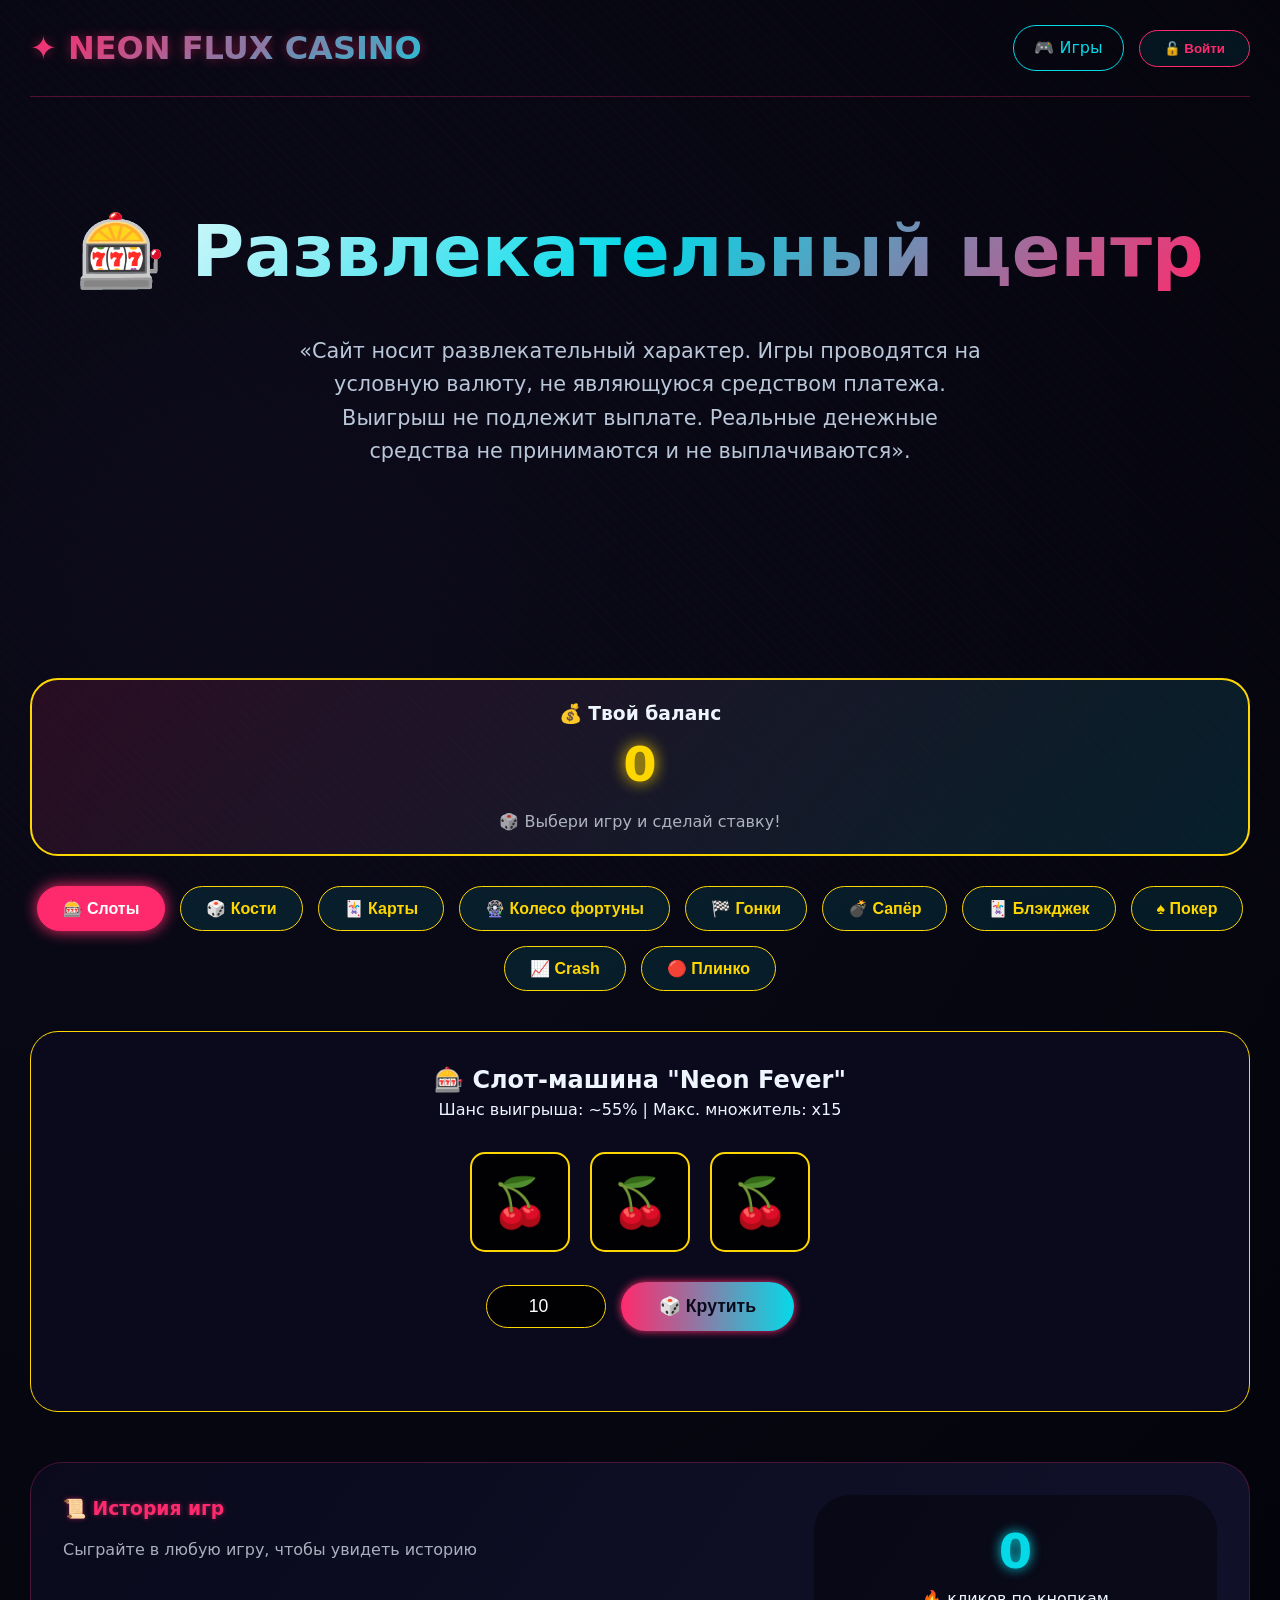
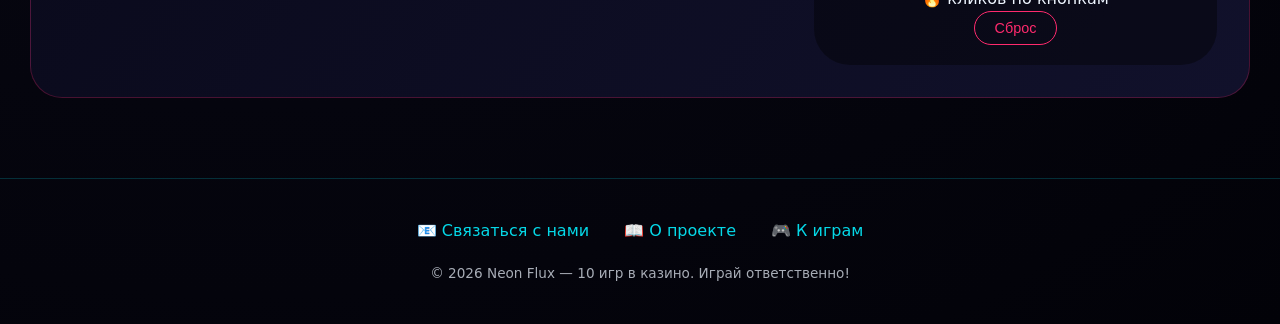
==== commit 3d96627d: "Update casino.html" ====
--- a/casino.html
+++ b/casino.html
@@ -20,7 +20,7 @@
     </header>
 
     <section class="hero">
-        <h1><span>🎰</span> КАЗИНО</h1>
+        <h1><span>🎰</span> Развлекательный центр</h1>
         <p>«Сайт носит развлекательный характер. Игры проводятся на условную валюту, не являющуюся средством платежа. Выигрыш не подлежит выплате. Реальные денежные средства не принимаются и не выплачиваются».</p>
     </section>
 
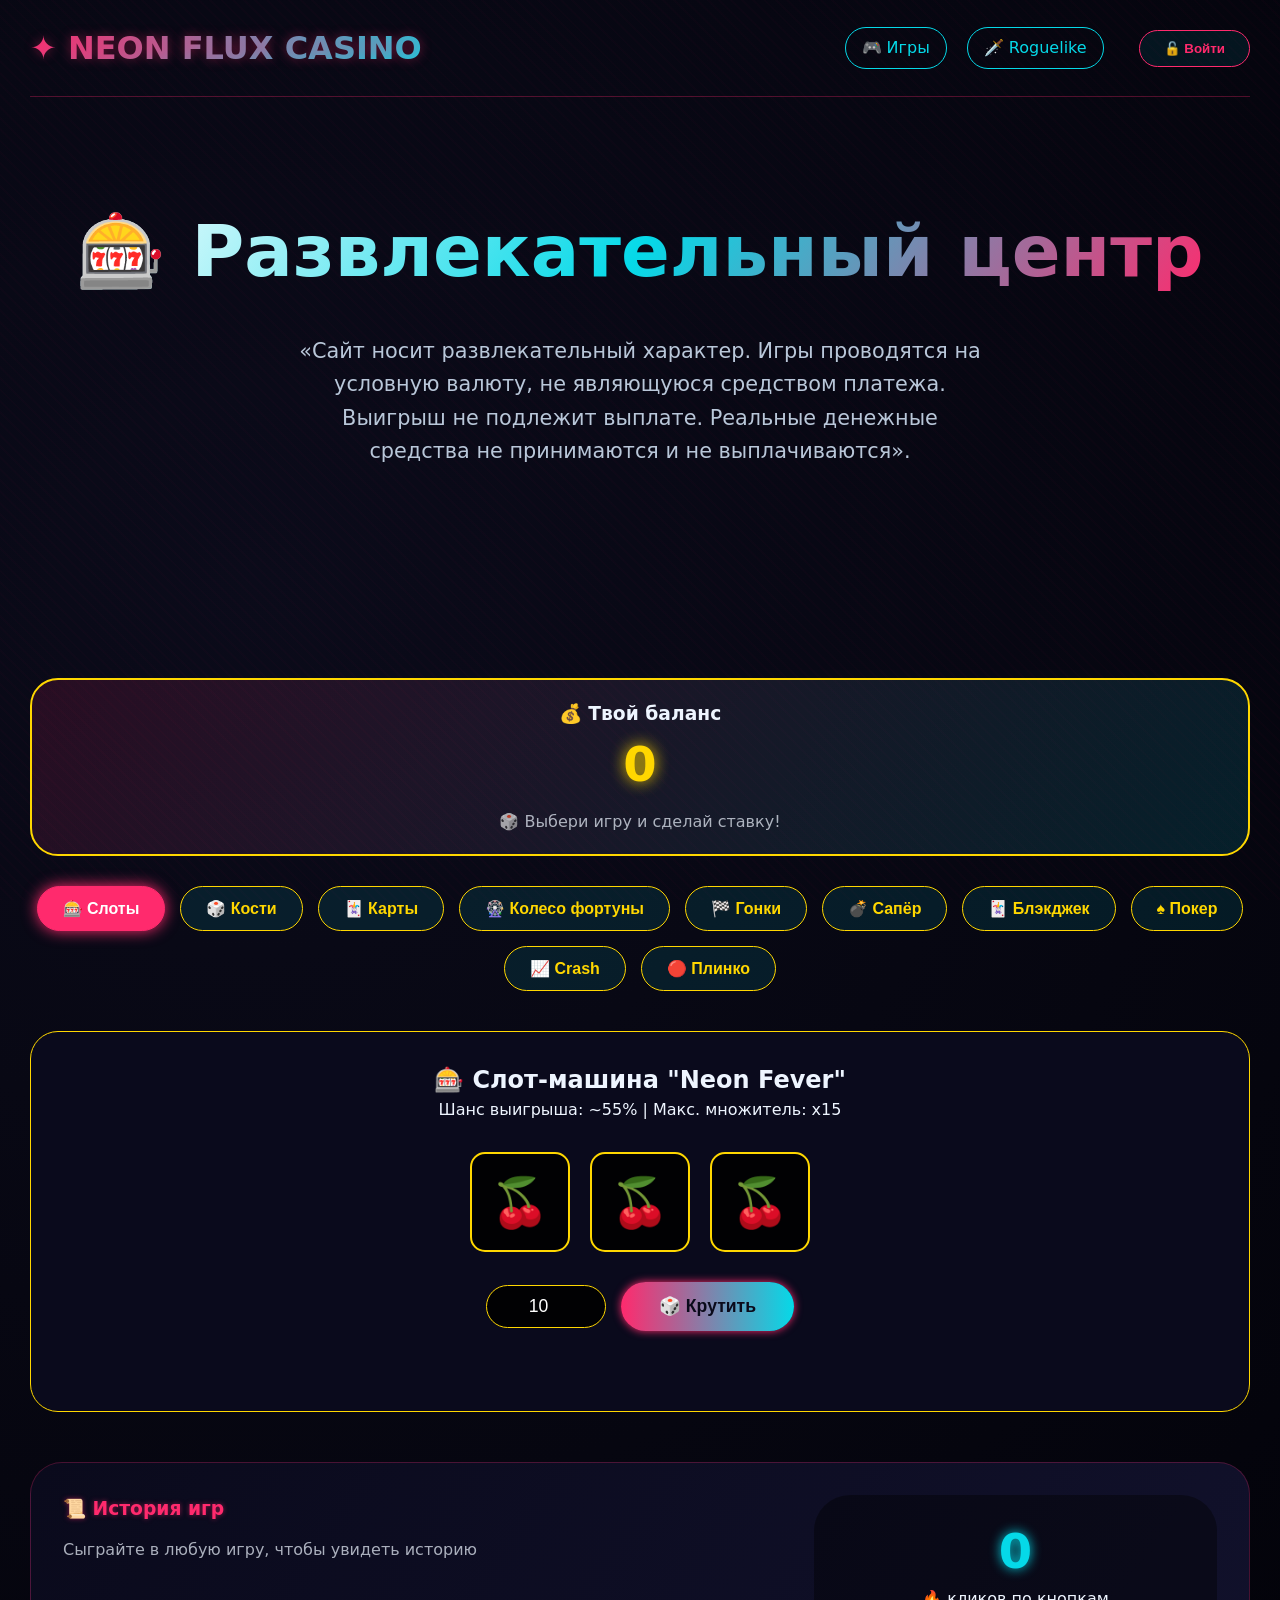
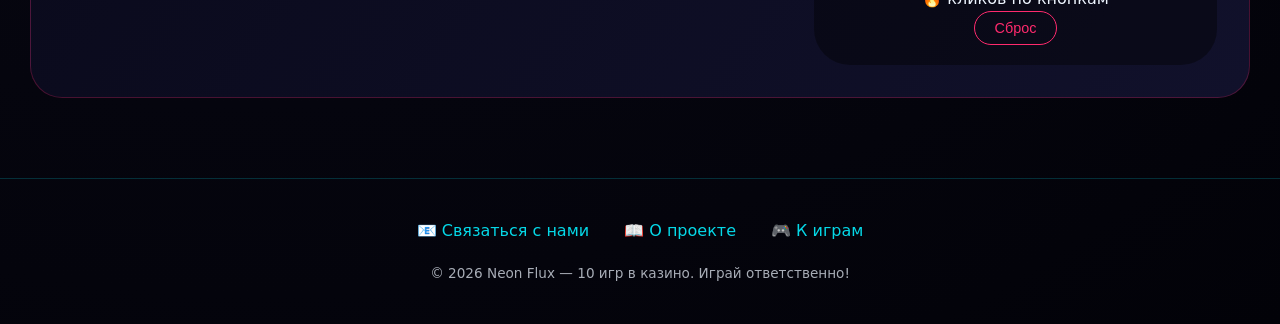
==== commit 69805f6d: "Update casino.html" ====
--- a/casino.html
+++ b/casino.html
@@ -10,14 +10,46 @@
 
 <div class="container">
     <header class="neo-header">
-        <div class="logo">✦ NEON FLUX CASINO</div>
+    <div class="logo">✦ NEON FLUX CASINO</div>
+    
+    <!-- Десктопное меню -->
+    <div class="desktop-menu">
+        <a href="index.html" class="nav-link">🎮 Игры</a>
+        <a href="game.html" class="nav-link">🗡️ Roguelike</a>
         <div class="header-right">
             <span id="userDisplay" class="user-greeting"></span>
-            <a href="index.html" class="nav-link">🎮 Игры</a>
             <button id="loginBtn" class="btn-neon btn-pink">🔓 Войти</button>
             <button id="logoutBtn" class="btn-neon" style="display:none;">🚪 Выйти</button>
         </div>
-    </header>
+    </div>
+    
+    <!-- Мобильное меню (бургер) -->
+    <div class="mobile-menu-container">
+        <div class="burger-menu" id="burgerMenu">
+            <span></span>
+            <span></span>
+            <span></span>
+        </div>
+        <div class="mobile-nav" id="mobileNav">
+            <div class="mobile-nav-header">
+                <div class="logo-small">✦ NEON FLUX CASINO</div>
+                <button class="close-menu" id="closeMenu">&times;</button>
+            </div>
+            <div class="mobile-user-info" id="mobileUserInfo">
+                <span id="mobileUserDisplay"></span>
+                <button id="mobileLoginBtn" class="btn-neon btn-pink">🔓 Войти</button>
+                <button id="mobileLogoutBtn" class="btn-neon" style="display:none;">🚪 Выйти</button>
+            </div>
+            <div class="mobile-nav-links">
+                <a href="index.html" class="mobile-nav-link">🎮 Главная</a>
+                <a href="game.html" class="mobile-nav-link">🗡️ Roguelike</a>
+            </div>
+            <div class="mobile-nav-footer">
+                <p>© 2026 Neon Flux</p>
+            </div>
+        </div>
+    </div>
+</header>
 
     <section class="hero">
         <h1><span>🎰</span> Развлекательный центр</h1>
--- a/css/style.css
+++ b/css/style.css
@@ -16,9 +16,11 @@
 ::-webkit-scrollbar {
     width: 6px;
 }
+
 ::-webkit-scrollbar-track {
     background: #0a0a1a;
 }
+
 ::-webkit-scrollbar-thumb {
     background: #ff2a6d;
     border-radius: 10px;
@@ -28,6 +30,7 @@
     background: radial-gradient(circle at 20% 30%, #0b0b1a, #020208);
     position: relative;
 }
+
 body::before {
     content: "";
     position: fixed;
@@ -35,7 +38,7 @@
     left: 0;
     width: 100%;
     height: 100%;
-    background: repeating-linear-gradient(45deg, rgba(255,42,109,0.02) 0px, rgba(255,42,109,0.02) 2px, transparent 2px, transparent 8px);
+    background: repeating-linear-gradient(45deg, rgba(255, 42, 109, 0.02) 0px, rgba(255, 42, 109, 0.02) 2px, transparent 2px, transparent 8px);
     pointer-events: none;
     z-index: 0;
 }
@@ -53,20 +56,23 @@
     justify-content: space-between;
     align-items: center;
     padding: 24px 0;
-    border-bottom: 1px solid rgba(255,42,109,0.3);
+    border-bottom: 1px solid rgba(255, 42, 109, 0.3);
     flex-wrap: wrap;
     gap: 20px;
 }
+
 .header-right {
     display: flex;
     gap: 15px;
     align-items: center;
 }
+
 .user-greeting {
     color: #05d9e8;
     font-weight: 600;
     text-shadow: 0 0 5px #05d9e8;
 }
+
 .logo {
     font-size: 2rem;
     font-weight: 800;
@@ -74,10 +80,11 @@
     -webkit-background-clip: text;
     background-clip: text;
     color: transparent;
-    text-shadow: 0 0 12px rgba(255,42,109,0.4);
-}
+    text-shadow: 0 0 12px rgba(255, 42, 109, 0.4);
+}
+
 .btn-neon {
-    background: rgba(5,217,232,0.08);
+    background: rgba(5, 217, 232, 0.08);
     border: 1.5px solid #05d9e8;
     color: #05d9e8;
     padding: 10px 24px;
@@ -86,16 +93,19 @@
     cursor: pointer;
     transition: 0.25s;
 }
+
 .btn-neon:hover {
     background: #05d9e8;
     color: #05050f;
     box-shadow: 0 0 18px #05d9e8;
     transform: scale(1.02);
 }
+
 .btn-pink {
     border-color: #ff2a6d;
     color: #ff2a6d;
 }
+
 .btn-pink:hover {
     background: #ff2a6d;
     color: white;
@@ -112,6 +122,7 @@
     padding: 100px 20px 120px;
     margin-bottom: 40px;
 }
+
 .hero h1 {
     font-size: 4.5rem;
     font-weight: 800;
@@ -122,9 +133,11 @@
     margin-bottom: 30px;
     animation: fadeUp 0.8s ease;
 }
+
 .hero span {
     color: snow;
 }
+
 .hero p {
     font-size: 1.3rem;
     max-width: 700px;
@@ -133,6 +146,7 @@
     line-height: 1.6;
     animation: fadeUp 0.8s 0.1s both;
 }
+
 .glow-btn {
     background: linear-gradient(90deg, #ff2a6d, #05d9e8);
     border: none;
@@ -146,6 +160,7 @@
     box-shadow: 0 0 8px #ff2a6d;
     animation: fadeUp 0.8s 0.2s both;
 }
+
 .glow-btn:hover {
     transform: scale(1.05);
     box-shadow: 0 0 28px #ff2a6d, 0 0 12px #05d9e8;
@@ -157,6 +172,7 @@
     position: relative;
     display: inline-block;
 }
+
 .section-title:after {
     content: '';
     position: absolute;
@@ -174,34 +190,62 @@
     gap: 35px;
     margin: 40px 0;
 }
+
 .card-2 {
-    background: rgba(15,15,35,0.6);
+    background: rgba(15, 15, 35, 0.6);
     backdrop-filter: blur(6px);
     border-radius: 28px;
     padding: 28px 24px;
-    border: 1px solid rgba(5,217,232,0.25);
+    border: 1px solid rgba(5, 217, 232, 0.25);
     transition: 0.3s;
     cursor: pointer;
 }
+
 .card-2:hover {
     transform: translateY(-8px);
     border-color: #ff2a6d;
-    box-shadow: 0 20px 30px -12px rgba(255,42,109,0.3);
-}
-.card-icon-2 { font-size: 2.8rem; margin-bottom: 15px; }
-.card-2 h3 { font-size: 1.7rem; margin-bottom: 12px; background: linear-gradient(135deg, #fff, #05d9e8); background-clip: text; -webkit-background-clip: text; color: transparent; }
-.card-2 p { color: #b0bbd9; line-height: 1.5; }
+    box-shadow: 0 20px 30px -12px rgba(255, 42, 109, 0.3);
+}
+
+.card-icon-2 {
+    font-size: 2.8rem;
+    margin-bottom: 15px;
+}
+
+.card-2 h3 {
+    font-size: 1.7rem;
+    margin-bottom: 12px;
+    background: linear-gradient(135deg, #fff, #05d9e8);
+    background-clip: text;
+    -webkit-background-clip: text;
+    color: transparent;
+}
+
+.card-2 p {
+    color: #b0bbd9;
+    line-height: 1.5;
+}
 
 .stats-panel {
-    background: rgba(255,42,109,0.1);
+    background: rgba(255, 42, 109, 0.1);
     border: 1px solid #ff2a6d;
     border-radius: 28px;
     padding: 25px 35px;
     margin: 30px 0 20px;
 }
-.stats-panel.hidden { display: none; }
-.stats-panel h3 { margin-bottom: 15px; color: #ff2a6d; }
-.stats-panel p { margin: 8px 0; }
+
+.stats-panel.hidden {
+    display: none;
+}
+
+.stats-panel h3 {
+    margin-bottom: 15px;
+    color: #ff2a6d;
+}
+
+.stats-panel p {
+    margin: 8px 0;
+}
 
 /* ИГРА - ИСПРАВЛЕНА */
 .game-container {
@@ -211,6 +255,7 @@
     text-align: center;
     margin: 40px 0;
 }
+
 .game-info {
     display: flex;
     justify-content: center;
@@ -218,6 +263,7 @@
     margin-bottom: 25px;
     font-size: 1.3rem;
 }
+
 #snakeCanvas {
     background: #010103;
     border: 2px solid #05d9e8;
@@ -225,7 +271,12 @@
     margin: 0 auto;
     display: block;
 }
-.game-hint { margin-top: 20px; opacity: 0.7; color: #888; }
+
+.game-hint {
+    margin-top: 20px;
+    opacity: 0.7;
+    color: #888;
+}
 
 .dynamic-box {
     background: linear-gradient(125deg, #0a0a1c, #11112b);
@@ -237,11 +288,40 @@
     gap: 25px;
     border: 1px solid #ff2a6d40;
 }
-.fact-area { flex: 2; }
-.fact-area h3 { color: #ff2a6d; text-shadow: 0 0 5px #ff2a6d80; margin-bottom: 15px; }
-.fact-text { background: #00000055; border-radius: 24px; padding: 16px; border-left: 4px solid #05d9e8; font-size: 1.1rem; }
-.click-counter { flex: 1; text-align: center; background: rgba(0,0,0,0.4); border-radius: 36px; padding: 20px; }
-.counter-number { font-size: 3rem; font-weight: bold; color: #05d9e8; text-shadow: 0 0 12px #05d9e8; }
+
+.fact-area {
+    flex: 2;
+}
+
+.fact-area h3 {
+    color: #ff2a6d;
+    text-shadow: 0 0 5px #ff2a6d80;
+    margin-bottom: 15px;
+}
+
+.fact-text {
+    background: #00000055;
+    border-radius: 24px;
+    padding: 16px;
+    border-left: 4px solid #05d9e8;
+    font-size: 1.1rem;
+}
+
+.click-counter {
+    flex: 1;
+    text-align: center;
+    background: rgba(0, 0, 0, 0.4);
+    border-radius: 36px;
+    padding: 20px;
+}
+
+.counter-number {
+    font-size: 3rem;
+    font-weight: bold;
+    color: #05d9e8;
+    text-shadow: 0 0 12px #05d9e8;
+}
+
 .tiny-btn {
     background: transparent;
     border: 1px solid #ff2a6d;
@@ -252,7 +332,12 @@
     transition: 0.2s;
     font-size: 0.9rem;
 }
-.tiny-btn:hover { background: #ff2a6d; color: #0a0a1a; box-shadow: 0 0 10px #ff2a6d; }
+
+.tiny-btn:hover {
+    background: #ff2a6d;
+    color: #0a0a1a;
+    box-shadow: 0 0 10px #ff2a6d;
+}
 
 .theremin-zone {
     background: #0a0a1c;
@@ -264,7 +349,10 @@
     cursor: crosshair;
     transition: 0.1s;
 }
-.theremin-zone p { margin: 10px 0; }
+
+.theremin-zone p {
+    margin: 10px 0;
+}
 
 .matrix-canvas {
     position: fixed;
@@ -276,7 +364,10 @@
     z-index: 999;
     opacity: 0.7;
 }
-.matrix-canvas.hidden { display: none; }
+
+.matrix-canvas.hidden {
+    display: none;
+}
 
 .admin-panel {
     background: #0a0a1c;
@@ -285,12 +376,39 @@
     padding: 30px;
     margin: 50px 0;
 }
-.admin-panel.hidden { display: none; }
-.admin-tabs { display: flex; gap: 15px; margin-bottom: 25px; }
-.admin-section { margin-top: 20px; }
-.admin-section.hidden { display: none; }
-.danger-btn { background: #ff2a6d; border: none; color: white; padding: 10px 20px; border-radius: 40px; cursor: pointer; margin-top: 15px; }
-.error-text { color: #ff2a6d; margin: 10px 0; }
+
+.admin-panel.hidden {
+    display: none;
+}
+
+.admin-tabs {
+    display: flex;
+    gap: 15px;
+    margin-bottom: 25px;
+}
+
+.admin-section {
+    margin-top: 20px;
+}
+
+.admin-section.hidden {
+    display: none;
+}
+
+.danger-btn {
+    background: #ff2a6d;
+    border: none;
+    color: white;
+    padding: 10px 20px;
+    border-radius: 40px;
+    cursor: pointer;
+    margin-top: 15px;
+}
+
+.error-text {
+    color: #ff2a6d;
+    margin: 10px 0;
+}
 
 .news-grid {
     display: grid;
@@ -298,15 +416,20 @@
     gap: 20px;
     margin: 40px 0;
 }
+
 .news-card {
-    background: rgba(5,217,232,0.1);
+    background: rgba(5, 217, 232, 0.1);
     border: 1px solid #05d9e8;
     border-radius: 20px;
     padding: 20px;
     text-align: center;
     transition: 0.2s;
 }
-.news-card:hover { transform: translateY(-3px); box-shadow: 0 5px 15px rgba(5,217,232,0.2); }
+
+.news-card:hover {
+    transform: translateY(-3px);
+    box-shadow: 0 5px 15px rgba(5, 217, 232, 0.2);
+}
 
 .modal {
     position: fixed;
@@ -314,14 +437,18 @@
     left: 0;
     width: 100%;
     height: 100%;
-    background: rgba(2,2,12,0.95);
+    background: rgba(2, 2, 12, 0.95);
     backdrop-filter: blur(12px);
     display: flex;
     justify-content: center;
     align-items: center;
     z-index: 1000;
 }
-.modal.hidden { display: none; }
+
+.modal.hidden {
+    display: none;
+}
+
 .modal-content {
     background: #0c0c1c;
     max-width: 440px;
@@ -329,11 +456,16 @@
     padding: 35px 28px;
     border-radius: 42px;
     border: 1px solid #ff2a6d;
-    box-shadow: 0 0 45px rgba(255,42,109,0.4);
-    text-align: center;
-}
-.modal-content h2 { margin-bottom: 20px; }
-.modal-content input, .modal-content textarea {
+    box-shadow: 0 0 45px rgba(255, 42, 109, 0.4);
+    text-align: center;
+}
+
+.modal-content h2 {
+    margin-bottom: 20px;
+}
+
+.modal-content input,
+.modal-content textarea {
     width: 100%;
     padding: 14px;
     margin: 15px 0;
@@ -343,7 +475,12 @@
     color: white;
     font-size: 1rem;
 }
-.modal-content textarea { border-radius: 28px; resize: vertical; }
+
+.modal-content textarea {
+    border-radius: 28px;
+    resize: vertical;
+}
+
 .close-modal {
     float: right;
     font-size: 28px;
@@ -351,7 +488,11 @@
     color: #ff2a6d;
     transition: 0.2s;
 }
-.close-modal:hover { transform: scale(1.2); }
+
+.close-modal:hover {
+    transform: scale(1.2);
+}
+
 .google-btn {
     background: #fff;
     color: #111;
@@ -363,46 +504,107 @@
     cursor: pointer;
     border: none;
 }
-.google-btn:hover { transform: scale(1.02); box-shadow: 0 0 12px white; }
+
+.google-btn:hover {
+    transform: scale(1.02);
+    box-shadow: 0 0 12px white;
+}
 
 footer {
     margin-top: 80px;
     padding: 40px 0 50px;
     text-align: center;
-    border-top: 1px solid rgba(5,217,232,0.2);
-}
-.footer-links { display: flex; justify-content: center; gap: 35px; flex-wrap: wrap; margin-bottom: 20px; }
-.footer-link { color: #05d9e8; cursor: pointer; text-decoration: none; transition: 0.2s; }
-.footer-link:hover { text-shadow: 0 0 6px #05d9e8; color: #ff2a6d; }
+    border-top: 1px solid rgba(5, 217, 232, 0.2);
+}
+
+.footer-links {
+    display: flex;
+    justify-content: center;
+    gap: 35px;
+    flex-wrap: wrap;
+    margin-bottom: 20px;
+}
+
+.footer-link {
+    color: #05d9e8;
+    cursor: pointer;
+    text-decoration: none;
+    transition: 0.2s;
+}
+
+.footer-link:hover {
+    text-shadow: 0 0 6px #05d9e8;
+    color: #ff2a6d;
+}
 
 @keyframes fadeUp {
-    from { opacity: 0; transform: translateY(30px);}
-    to { opacity: 1; transform: translateY(0);}
-}
+    from {
+        opacity: 0;
+        transform: translateY(30px);
+    }
+
+    to {
+        opacity: 1;
+        transform: translateY(0);
+    }
+}
+
 @keyframes fadeOut {
-    0% { opacity: 1; transform: translateX(-50%) translateY(0);}
-    70% { opacity: 1;}
-    100% { opacity: 0; transform: translateX(-50%) translateY(-20px); visibility: hidden;}
+    0% {
+        opacity: 1;
+        transform: translateX(-50%) translateY(0);
+    }
+
+    70% {
+        opacity: 1;
+    }
+
+    100% {
+        opacity: 0;
+        transform: translateX(-50%) translateY(-20px);
+        visibility: hidden;
+    }
 }
 
 @media (max-width: 750px) {
-    .hero h1 { font-size: 2.6rem; }
-    .hero { padding: 60px 20px 80px; }
-    .hero p { font-size: 1.1rem; }
-    .container { padding: 0 20px; }
-    #snakeCanvas { width: 300px; height: 300px; }
-    .section-title { font-size: 1.8rem; }
-}
+    .hero h1 {
+        font-size: 2.6rem;
+    }
+
+    .hero {
+        padding: 60px 20px 80px;
+    }
+
+    .hero p {
+        font-size: 1.1rem;
+    }
+
+    .container {
+        padding: 0 20px;
+    }
+
+    #snakeCanvas {
+        width: 300px;
+        height: 300px;
+    }
+
+    .section-title {
+        font-size: 1.8rem;
+    }
+}
+
 .header-right {
     display: flex;
     gap: 15px;
     align-items: center;
 }
+
 .user-greeting {
     color: #05d9e8;
     font-weight: 600;
     text-shadow: 0 0 5px #05d9e8;
 }
+
 .logo {
     font-size: 2rem;
     font-weight: 800;
@@ -410,10 +612,11 @@
     -webkit-background-clip: text;
     background-clip: text;
     color: transparent;
-    text-shadow: 0 0 12px rgba(255,42,109,0.4);
-}
+    text-shadow: 0 0 12px rgba(255, 42, 109, 0.4);
+}
+
 .btn-neon {
-    background: rgba(5,217,232,0.08);
+    background: rgba(5, 217, 232, 0.08);
     border: 1.5px solid #05d9e8;
     color: #05d9e8;
     padding: 10px 24px;
@@ -422,16 +625,19 @@
     cursor: pointer;
     transition: 0.25s;
 }
+
 .btn-neon:hover {
     background: #05d9e8;
     color: #05050f;
     box-shadow: 0 0 18px #05d9e8;
     transform: scale(1.02);
 }
+
 .btn-pink {
     border-color: #ff2a6d;
     color: #ff2a6d;
 }
+
 .btn-pink:hover {
     background: #ff2a6d;
     color: white;
@@ -452,6 +658,7 @@
     transition: 0.2s;
     box-shadow: 0 0 8px #ff2a6d;
 }
+
 .glow-btn:hover {
     transform: scale(1.05);
     box-shadow: 0 0 28px #ff2a6d;
@@ -463,6 +670,7 @@
     position: relative;
     display: inline-block;
 }
+
 .section-title:after {
     content: '';
     position: absolute;
@@ -482,8 +690,9 @@
     margin: 30px 0 40px;
     justify-content: center;
 }
+
 .game-select-btn {
-    background: rgba(5,217,232,0.1);
+    background: rgba(5, 217, 232, 0.1);
     border: 1px solid #05d9e8;
     color: #05d9e8;
     padding: 12px 25px;
@@ -493,11 +702,13 @@
     font-weight: 600;
     transition: 0.2s;
 }
+
 .game-select-btn:hover {
     background: #05d9e8;
     color: #0a0a1a;
     box-shadow: 0 0 15px #05d9e8;
 }
+
 .game-select-btn.active {
     background: #ff2a6d;
     border-color: #ff2a6d;
@@ -514,12 +725,15 @@
     margin: 30px 0;
     border: 1px solid #05d9e8;
 }
+
 .game-container.hidden {
     display: none;
 }
+
 .game-container.active {
     display: block;
 }
+
 .game-info {
     display: flex;
     justify-content: center;
@@ -527,6 +741,7 @@
     margin-bottom: 20px;
     font-size: 1.2rem;
 }
+
 .game-start-btn {
     background: linear-gradient(90deg, #ff2a6d, #05d9e8);
     border: none;
@@ -539,10 +754,12 @@
     margin: 20px 0 10px;
     transition: 0.2s;
 }
+
 .game-start-btn:hover {
     transform: scale(1.05);
     box-shadow: 0 0 20px #ff2a6d;
 }
+
 .game-hint {
     margin-top: 15px;
     opacity: 0.7;
@@ -556,22 +773,29 @@
     justify-content: center;
     flex-wrap: wrap;
 }
+
 .tetris-info {
     text-align: left;
     padding: 20px;
-    background: rgba(0,0,0,0.3);
+    background: rgba(0, 0, 0, 0.3);
     border-radius: 20px;
 }
+
 .tetris-info div {
     margin: 15px 0;
     font-size: 1.1rem;
 }
+
 .tetris-controls p {
     font-size: 0.85rem;
     margin: 8px 0;
     opacity: 0.8;
 }
-#tetrisCanvas, #snakeCanvas, #dinoCanvas, #flappyCanvas {
+
+#tetrisCanvas,
+#snakeCanvas,
+#dinoCanvas,
+#flappyCanvas {
     background: #010103;
     border: 2px solid #05d9e8;
     box-shadow: 0 0 20px #05d9e880;
@@ -595,6 +819,7 @@
     max-width: 500px;
     margin: 20px auto;
 }
+
 .memory-card {
     aspect-ratio: 1;
     background: linear-gradient(135deg, #ff2a6d, #8a2be2);
@@ -607,14 +832,18 @@
     transition: 0.2s;
     border: 1px solid #05d9e8;
 }
+
 .memory-card:hover {
     transform: scale(1.05);
     box-shadow: 0 0 15px #ff2a6d;
 }
-.memory-card.flipped, .memory-card.matched {
+
+.memory-card.flipped,
+.memory-card.matched {
     background: #0a0a1c;
     border: 2px solid #05d9e8;
 }
+
 .memory-card.matched {
     opacity: 0.6;
     cursor: default;
@@ -631,6 +860,7 @@
     cursor: crosshair;
     transition: 0.1s;
 }
+
 .theremin-zone p {
     margin: 10px 0;
 }
@@ -646,19 +876,26 @@
     z-index: 999;
     opacity: 0.7;
 }
+
 .matrix-canvas.hidden {
     display: none;
 }
 
 .stats-panel {
-    background: rgba(255,42,109,0.1);
+    background: rgba(255, 42, 109, 0.1);
     border: 1px solid #ff2a6d;
     border-radius: 28px;
     padding: 20px 30px;
     margin: 20px 0;
 }
-.stats-panel.hidden { display: none; }
-.stats-panel ul { list-style: none; }
+
+.stats-panel.hidden {
+    display: none;
+}
+
+.stats-panel ul {
+    list-style: none;
+}
 
 .dynamic-box {
     background: linear-gradient(125deg, #0a0a1c, #11112b);
@@ -670,11 +907,38 @@
     gap: 25px;
     border: 1px solid #ff2a6d40;
 }
-.fact-area { flex: 2; }
-.fact-area h3 { color: #ff2a6d; margin-bottom: 15px; }
-.fact-text { background: #00000055; border-radius: 24px; padding: 16px; border-left: 4px solid #05d9e8; }
-.click-counter { flex: 1; text-align: center; background: rgba(0,0,0,0.4); border-radius: 36px; padding: 20px; }
-.counter-number { font-size: 3rem; font-weight: bold; color: #05d9e8; text-shadow: 0 0 12px #05d9e8; }
+
+.fact-area {
+    flex: 2;
+}
+
+.fact-area h3 {
+    color: #ff2a6d;
+    margin-bottom: 15px;
+}
+
+.fact-text {
+    background: #00000055;
+    border-radius: 24px;
+    padding: 16px;
+    border-left: 4px solid #05d9e8;
+}
+
+.click-counter {
+    flex: 1;
+    text-align: center;
+    background: rgba(0, 0, 0, 0.4);
+    border-radius: 36px;
+    padding: 20px;
+}
+
+.counter-number {
+    font-size: 3rem;
+    font-weight: bold;
+    color: #05d9e8;
+    text-shadow: 0 0 12px #05d9e8;
+}
+
 .tiny-btn {
     background: transparent;
     border: 1px solid #ff2a6d;
@@ -684,7 +948,12 @@
     cursor: pointer;
     transition: 0.2s;
 }
-.tiny-btn:hover { background: #ff2a6d; color: #0a0a1a; box-shadow: 0 0 10px #ff2a6d; }
+
+.tiny-btn:hover {
+    background: #ff2a6d;
+    color: #0a0a1a;
+    box-shadow: 0 0 10px #ff2a6d;
+}
 
 .admin-panel {
     background: #0a0a1c;
@@ -693,12 +962,39 @@
     padding: 25px;
     margin: 40px 0;
 }
-.admin-panel.hidden { display: none; }
-.admin-tabs { display: flex; gap: 15px; margin-bottom: 20px; }
-.admin-section { margin-top: 20px; }
-.admin-section.hidden { display: none; }
-.danger-btn { background: #ff2a6d; border: none; color: white; padding: 10px 20px; border-radius: 40px; cursor: pointer; margin-top: 15px; }
-.error-text { color: #ff2a6d; margin: 10px 0; }
+
+.admin-panel.hidden {
+    display: none;
+}
+
+.admin-tabs {
+    display: flex;
+    gap: 15px;
+    margin-bottom: 20px;
+}
+
+.admin-section {
+    margin-top: 20px;
+}
+
+.admin-section.hidden {
+    display: none;
+}
+
+.danger-btn {
+    background: #ff2a6d;
+    border: none;
+    color: white;
+    padding: 10px 20px;
+    border-radius: 40px;
+    cursor: pointer;
+    margin-top: 15px;
+}
+
+.error-text {
+    color: #ff2a6d;
+    margin: 10px 0;
+}
 
 .modal {
     position: fixed;
@@ -706,14 +1002,18 @@
     left: 0;
     width: 100%;
     height: 100%;
-    background: rgba(2,2,12,0.95);
+    background: rgba(2, 2, 12, 0.95);
     backdrop-filter: blur(12px);
     display: flex;
     justify-content: center;
     align-items: center;
     z-index: 1000;
 }
-.modal.hidden { display: none; }
+
+.modal.hidden {
+    display: none;
+}
+
 .modal-content {
     background: #0c0c1c;
     max-width: 440px;
@@ -721,10 +1021,12 @@
     padding: 35px 28px;
     border-radius: 42px;
     border: 1px solid #ff2a6d;
-    box-shadow: 0 0 45px rgba(255,42,109,0.4);
-    text-align: center;
-}
-.modal-content input, .modal-content textarea {
+    box-shadow: 0 0 45px rgba(255, 42, 109, 0.4);
+    text-align: center;
+}
+
+.modal-content input,
+.modal-content textarea {
     width: 100%;
     padding: 14px;
     margin: 15px 0;
@@ -733,12 +1035,14 @@
     border-radius: 60px;
     color: white;
 }
+
 .close-modal {
     float: right;
     font-size: 28px;
     cursor: pointer;
     color: #ff2a6d;
 }
+
 .google-btn {
     background: #fff;
     color: #111;
@@ -754,224 +1058,307 @@
     margin-top: 80px;
     padding: 40px 0;
     text-align: center;
-    border-top: 1px solid rgba(5,217,232,0.2);
-}
-.footer-links { display: flex; justify-content: center; gap: 35px; flex-wrap: wrap; margin-bottom: 20px; }
-.footer-link { color: #05d9e8; cursor: pointer; }
-.footer-link:hover { text-shadow: 0 0 6px #05d9e8; color: #ff2a6d; }
+    border-top: 1px solid rgba(5, 217, 232, 0.2);
+}
+
+.footer-links {
+    display: flex;
+    justify-content: center;
+    gap: 35px;
+    flex-wrap: wrap;
+    margin-bottom: 20px;
+}
+
+.footer-link {
+    color: #05d9e8;
+    cursor: pointer;
+}
+
+.footer-link:hover {
+    text-shadow: 0 0 6px #05d9e8;
+    color: #ff2a6d;
+}
 
 @keyframes fadeOut {
-    0% { opacity: 1; transform: translateX(-50%) translateY(0);}
-    70% { opacity: 1;}
-    100% { opacity: 0; transform: translateX(-50%) translateY(-20px); visibility: hidden;}
+    0% {
+        opacity: 1;
+        transform: translateX(-50%) translateY(0);
+    }
+
+    70% {
+        opacity: 1;
+    }
+
+    100% {
+        opacity: 0;
+        transform: translateX(-50%) translateY(-20px);
+        visibility: hidden;
+    }
 }
 
 @media (max-width: 750px) {
-    .hero h1 { font-size: 2.5rem; }
-    .container { padding: 0 20px; }
-    #snakeCanvas, #flappyCanvas { width: 300px; height: 300px; }
-    #dinoCanvas { width: 100%; height: auto; }
-    .tetris-layout { flex-direction: column; align-items: center; }
-    .memory-board { gap: 8px; }
-    .memory-card { font-size: 1.2rem; }
+    .hero h1 {
+        font-size: 2.5rem;
+    }
+
+    .container {
+        padding: 0 20px;
+    }
+
+    #snakeCanvas,
+    #flappyCanvas {
+        width: 300px;
+        height: 300px;
+    }
+
+    #dinoCanvas {
+        width: 100%;
+        height: auto;
+    }
+
+    .tetris-layout {
+        flex-direction: column;
+        align-items: center;
+    }
+
+    .memory-board {
+        gap: 8px;
+    }
+
+    .memory-card {
+        font-size: 1.2rem;
+    }
 }
 
 /* Дополнительные стили для казино */
-        .balance-card {
-            background: linear-gradient(135deg, #ff2a6d20, #05d9e820);
-            border: 2px solid #ffd700;
-            border-radius: 28px;
-            padding: 20px 30px;
-            text-align: center;
-            margin: 20px 0;
-        }
-        .balance-amount {
-            font-size: 3rem;
-            font-weight: bold;
-            color: #ffd700;
-            text-shadow: 0 0 15px #ffd700;
-        }
-        .casino-game-selector {
-            display: flex;
-            gap: 15px;
-            flex-wrap: wrap;
-            margin: 30px 0 40px;
-            justify-content: center;
-        }
-        .casino-game-btn {
-            background: rgba(5,217,232,0.1);
-            border: 1px solid #ffd700;
-            color: #ffd700;
-            padding: 12px 25px;
-            border-radius: 40px;
-            cursor: pointer;
-            font-size: 1rem;
-            font-weight: 600;
-            transition: 0.2s;
-        }
-        .casino-game-btn:hover {
-            background: #ffd700;
-            color: #0a0a1a;
-            box-shadow: 0 0 15px #ffd700;
-        }
-        .casino-game-btn.active {
-            background: #ff2a6d;
-            border-color: #ff2a6d;
-            color: white;
-            box-shadow: 0 0 15px #ff2a6d;
-        }
-        .casino-game-container {
-            background: #0a0a1c;
-            border-radius: 28px;
-            padding: 30px;
-            text-align: center;
-            margin: 30px 0;
-            border: 1px solid #ffd700;
-            display: none;
-        }
-        .casino-game-container.active {
-            display: block;
-        }
-        .bet-control {
-            display: flex;
-            gap: 15px;
-            justify-content: center;
-            align-items: center;
-            margin: 20px 0;
-            flex-wrap: wrap;
-        }
-        .bet-input {
-            background: #010103;
-            border: 1px solid #ffd700;
-            color: white;
-            padding: 10px 15px;
-            border-radius: 40px;
-            width: 120px;
-            text-align: center;
-            font-size: 1.1rem;
-        }
-        .result-message {
-            margin-top: 20px;
-            padding: 15px;
-            border-radius: 20px;
-            font-weight: bold;
-        }
-        .result-win {
-            background: #00ff0030;
-            border: 1px solid #0f0;
-            color: #0f0;
-        }
-        .result-lose {
-            background: #ff000030;
-            border: 1px solid #ff2a6d;
-            color: #ff2a6d;
-        }
-        .slot-machine {
-            display: flex;
-            gap: 20px;
-            justify-content: center;
-            margin: 30px 0;
-        }
-        .slot-reel {
-            width: 100px;
-            height: 100px;
-            background: #010103;
-            border: 2px solid #ffd700;
-            border-radius: 15px;
-            display: flex;
-            align-items: center;
-            justify-content: center;
-            font-size: 3rem;
-            font-weight: bold;
-        }
-        .wheel {
-            width: 200px;
-            height: 200px;
-            border-radius: 50%;
-            border: 5px solid #ffd700;
-            margin: 20px auto;
-            display: flex;
-            align-items: center;
-            justify-content: center;
-            font-size: 4rem;
-            background: #010103;
-            transition: transform 0.5s ease-out;
-        }
-        .race-track {
-            display: flex;
-            justify-content: space-around;
-            margin: 30px 0;
-            flex-wrap: wrap;
-        }
-        .racer {
-            text-align: center;
-            padding: 15px;
-            background: rgba(0,0,0,0.5);
-            border-radius: 15px;
-            min-width: 100px;
-        }
-        .racer-progress {
-            width: 100%;
-            height: 10px;
-            background: #333;
-            border-radius: 5px;
-            margin: 10px 0;
-            overflow: hidden;
-        }
-        .racer-bar {
-            height: 100%;
-            width: 0%;
-            background: linear-gradient(90deg, #ff2a6d, #ffd700);
-            transition: width 0.1s linear;
-        }
-        .cards-area {
-            display: flex;
-            justify-content: center;
-            gap: 30px;
-            margin: 30px 0;
-        }
-        .card {
-            width: 120px;
-            height: 160px;
-            background: #010103;
-            border: 2px solid #ffd700;
-            border-radius: 15px;
-            display: flex;
-            align-items: center;
-            justify-content: center;
-            font-size: 3rem;
-            font-weight: bold;
-            cursor: pointer;
-            transition: 0.2s;
-        }
-        .card:hover {
-            transform: scale(1.05);
-            box-shadow: 0 0 20px #ffd700;
-        }
-        .bomb-counter {
-            font-size: 2rem;
-            margin: 20px;
-        }
-        .nav-link {
-            color: #05d9e8;
-            text-decoration: none;
-            padding: 10px 20px;
-            border: 1px solid #05d9e8;
-            border-radius: 40px;
-            transition: 0.2s;
-        }
-        .nav-link:hover {
-            background: #05d9e8;
-            color: #0a0a1a;
-            box-shadow: 0 0 15px #05d9e8;
-        }
-        @keyframes spin {
-            0% { transform: rotate(0deg); }
-            100% { transform: rotate(360deg); }
-        }
-        .spinning {
-            animation: spin 0.3s ease-out;
-        }
+.balance-card {
+    background: linear-gradient(135deg, #ff2a6d20, #05d9e820);
+    border: 2px solid #ffd700;
+    border-radius: 28px;
+    padding: 20px 30px;
+    text-align: center;
+    margin: 20px 0;
+}
+
+.balance-amount {
+    font-size: 3rem;
+    font-weight: bold;
+    color: #ffd700;
+    text-shadow: 0 0 15px #ffd700;
+}
+
+.casino-game-selector {
+    display: flex;
+    gap: 15px;
+    flex-wrap: wrap;
+    margin: 30px 0 40px;
+    justify-content: center;
+}
+
+.casino-game-btn {
+    background: rgba(5, 217, 232, 0.1);
+    border: 1px solid #ffd700;
+    color: #ffd700;
+    padding: 12px 25px;
+    border-radius: 40px;
+    cursor: pointer;
+    font-size: 1rem;
+    font-weight: 600;
+    transition: 0.2s;
+}
+
+.casino-game-btn:hover {
+    background: #ffd700;
+    color: #0a0a1a;
+    box-shadow: 0 0 15px #ffd700;
+}
+
+.casino-game-btn.active {
+    background: #ff2a6d;
+    border-color: #ff2a6d;
+    color: white;
+    box-shadow: 0 0 15px #ff2a6d;
+}
+
+.casino-game-container {
+    background: #0a0a1c;
+    border-radius: 28px;
+    padding: 30px;
+    text-align: center;
+    margin: 30px 0;
+    border: 1px solid #ffd700;
+    display: none;
+}
+
+.casino-game-container.active {
+    display: block;
+}
+
+.bet-control {
+    display: flex;
+    gap: 15px;
+    justify-content: center;
+    align-items: center;
+    margin: 20px 0;
+    flex-wrap: wrap;
+}
+
+.bet-input {
+    background: #010103;
+    border: 1px solid #ffd700;
+    color: white;
+    padding: 10px 15px;
+    border-radius: 40px;
+    width: 120px;
+    text-align: center;
+    font-size: 1.1rem;
+}
+
+.result-message {
+    margin-top: 20px;
+    padding: 15px;
+    border-radius: 20px;
+    font-weight: bold;
+}
+
+.result-win {
+    background: #00ff0030;
+    border: 1px solid #0f0;
+    color: #0f0;
+}
+
+.result-lose {
+    background: #ff000030;
+    border: 1px solid #ff2a6d;
+    color: #ff2a6d;
+}
+
+.slot-machine {
+    display: flex;
+    gap: 20px;
+    justify-content: center;
+    margin: 30px 0;
+}
+
+.slot-reel {
+    width: 100px;
+    height: 100px;
+    background: #010103;
+    border: 2px solid #ffd700;
+    border-radius: 15px;
+    display: flex;
+    align-items: center;
+    justify-content: center;
+    font-size: 3rem;
+    font-weight: bold;
+}
+
+.wheel {
+    width: 200px;
+    height: 200px;
+    border-radius: 50%;
+    border: 5px solid #ffd700;
+    margin: 20px auto;
+    display: flex;
+    align-items: center;
+    justify-content: center;
+    font-size: 4rem;
+    background: #010103;
+    transition: transform 0.5s ease-out;
+}
+
+.race-track {
+    display: flex;
+    justify-content: space-around;
+    margin: 30px 0;
+    flex-wrap: wrap;
+}
+
+.racer {
+    text-align: center;
+    padding: 15px;
+    background: rgba(0, 0, 0, 0.5);
+    border-radius: 15px;
+    min-width: 100px;
+}
+
+.racer-progress {
+    width: 100%;
+    height: 10px;
+    background: #333;
+    border-radius: 5px;
+    margin: 10px 0;
+    overflow: hidden;
+}
+
+.racer-bar {
+    height: 100%;
+    width: 0%;
+    background: linear-gradient(90deg, #ff2a6d, #ffd700);
+    transition: width 0.1s linear;
+}
+
+.cards-area {
+    display: flex;
+    justify-content: center;
+    gap: 30px;
+    margin: 30px 0;
+}
+
+.card {
+    width: 120px;
+    height: 160px;
+    background: #010103;
+    border: 2px solid #ffd700;
+    border-radius: 15px;
+    display: flex;
+    align-items: center;
+    justify-content: center;
+    font-size: 3rem;
+    font-weight: bold;
+    cursor: pointer;
+    transition: 0.2s;
+}
+
+.card:hover {
+    transform: scale(1.05);
+    box-shadow: 0 0 20px #ffd700;
+}
+
+.bomb-counter {
+    font-size: 2rem;
+    margin: 20px;
+}
+
+.nav-link {
+    color: #05d9e8;
+    text-decoration: none;
+    padding: 10px 20px;
+    border: 1px solid #05d9e8;
+    border-radius: 40px;
+    transition: 0.2s;
+}
+
+.nav-link:hover {
+    background: #05d9e8;
+    color: #0a0a1a;
+    box-shadow: 0 0 15px #05d9e8;
+}
+
+@keyframes spin {
+    0% {
+        transform: rotate(0deg);
+    }
+
+    100% {
+        transform: rotate(360deg);
+    }
+}
+
+.spinning {
+    animation: spin 0.3s ease-out;
+}
+
 /* Сенсорное управление для телефонов */
 .touch-controls {
     display: none;
@@ -1016,13 +1403,13 @@
     .touch-controls {
         display: block;
     }
-    
+
     .control-btn {
         font-size: 1.5rem;
         padding: 12px 20px;
         min-width: 60px;
     }
-    
+
     .tetris-btn {
         font-size: 1rem;
         padding: 10px 15px;
@@ -1037,77 +1424,79 @@
         padding: 10px 15px;
         min-width: 50px;
     }
-    
+
     .tetris-btn {
         font-size: 0.9rem;
         padding: 8px 12px;
         min-width: 45px;
     }
-    
+
     .control-row {
         gap: 8px;
     }
 }
+
 /* Адаптация для телефонов */
 @media (max-width: 768px) {
+
     /* Уменьшаем Тетрис */
     .tetris-layout {
         flex-direction: column;
         align-items: center;
     }
-    
+
     #tetrisCanvas {
         width: 250px;
         height: 500px;
     }
-    
+
     .tetris-info {
         width: 100%;
         max-width: 280px;
         padding: 15px;
     }
-    
+
     .tetris-info div {
         font-size: 0.9rem;
         margin: 8px 0;
     }
-    
+
     .tetris-btn {
         font-size: 0.8rem;
         padding: 8px 12px;
         min-width: 50px;
     }
-    
+
     /* Уменьшаем змейку */
     #snakeCanvas {
         width: 300px;
         height: 300px;
     }
-    
+
     /* Уменьшаем Флэппи */
     #flappyCanvas {
         width: 300px;
         height: 375px;
     }
-    
+
     /* Уменьшаем Динозаврика */
     #dinoCanvas {
         width: 100%;
         height: auto;
         max-height: 150px;
     }
-    
+
     /* Кнопки управления */
     .control-btn {
         font-size: 1.2rem;
         padding: 10px 18px;
         min-width: 55px;
     }
-    
+
     .control-row {
         gap: 8px;
     }
-    
+
     .touch-controls {
         margin: 15px auto;
     }
@@ -1119,31 +1508,538 @@
         width: 200px;
         height: 400px;
     }
-    
+
     #snakeCanvas {
         width: 250px;
         height: 250px;
     }
-    
+
     .control-btn {
         font-size: 1rem;
         padding: 8px 14px;
         min-width: 45px;
     }
-    
+
     .tetris-btn {
         font-size: 0.7rem;
         padding: 6px 10px;
         min-width: 40px;
     }
-    
+
     .game-info {
         gap: 20px;
         font-size: 1rem;
     }
-    
+
     .bet-input {
         width: 80px;
         font-size: 0.9rem;
     }
 }
+
+/* Дополнительные стили для игрового интерфейса */
+.game-terminal {
+    background: #0a0a1c;
+    border: 2px solid #ff2a6d;
+    border-radius: 20px;
+    padding: 20px;
+    margin: 20px 0;
+    font-family: 'Courier New', monospace;
+    min-height: 500px;
+    max-height: 600px;
+    overflow-y: auto;
+}
+
+.game-output {
+    color: #0f0;
+    font-size: 14px;
+    line-height: 1.6;
+    white-space: pre-wrap;
+    font-family: 'Courier New', monospace;
+}
+
+.game-input-line {
+    display: flex;
+    gap: 10px;
+    margin-top: 15px;
+    padding-top: 15px;
+    border-top: 1px solid #05d9e8;
+}
+
+.game-input {
+    flex: 1;
+    background: #010103;
+    border: 1px solid #05d9e8;
+    color: #0f0;
+    padding: 10px 15px;
+    border-radius: 10px;
+    font-family: 'Courier New', monospace;
+    font-size: 14px;
+}
+
+.game-input:focus {
+    outline: none;
+    border-color: #ff2a6d;
+    box-shadow: 0 0 10px #ff2a6d;
+}
+
+.game-send-btn {
+    background: linear-gradient(135deg, #ff2a6d, #8a2be2);
+    border: none;
+    color: white;
+    padding: 10px 25px;
+    border-radius: 10px;
+    cursor: pointer;
+    font-weight: bold;
+    transition: 0.2s;
+}
+
+.game-send-btn:hover {
+    transform: scale(1.05);
+    box-shadow: 0 0 15px #ff2a6d;
+}
+
+.loading-indicator {
+    text-align: center;
+    padding: 50px;
+    color: #05d9e8;
+}
+
+.loading-spinner {
+    display: inline-block;
+    width: 40px;
+    height: 40px;
+    border: 3px solid #ff2a6d;
+    border-top-color: #05d9e8;
+    border-radius: 50%;
+    animation: spin 1s linear infinite;
+}
+
+@keyframes spin {
+    to {
+        transform: rotate(360deg);
+    }
+}
+
+.game-controls {
+    display: flex;
+    gap: 15px;
+    justify-content: center;
+    margin: 20px 0;
+    flex-wrap: wrap;
+}
+
+.game-control-btn {
+    background: rgba(5, 217, 232, 0.1);
+    border: 1px solid #05d9e8;
+    color: #05d9e8;
+    padding: 8px 20px;
+    border-radius: 40px;
+    cursor: pointer;
+    transition: 0.2s;
+}
+
+.game-control-btn:hover {
+    background: #05d9e8;
+    color: #0a0a1a;
+}
+
+.stats-panel-mini {
+    background: rgba(0, 0, 0, 0.5);
+    border-radius: 15px;
+    padding: 15px;
+    margin: 15px 0;
+    display: flex;
+    justify-content: space-around;
+    flex-wrap: wrap;
+    gap: 15px;
+}
+
+.stat-item {
+    text-align: center;
+}
+
+.stat-label {
+    font-size: 12px;
+    color: #888;
+}
+
+.stat-value {
+    font-size: 20px;
+    font-weight: bold;
+    color: #ffd700;
+}
+
+@media (max-width: 768px) {
+    .game-terminal {
+        min-height: 400px;
+        max-height: 500px;
+    }
+
+    .game-output {
+        font-size: 11px;
+    }
+}
+
+/* ========== ДОПОЛНИТЕЛЬНЫЕ НЕОНОВЫЕ СТИЛИ ДЛЯ ИГРЫ ========== */
+.roguelike-stats {
+    background: rgba(255, 42, 109, 0.15);
+    border: 1px solid #ff2a6d;
+    border-radius: 20px;
+    padding: 20px;
+    margin: 20px 0;
+    backdrop-filter: blur(5px);
+}
+
+.roguelike-stats h3 {
+    color: #05d9e8;
+    text-shadow: 0 0 10px #05d9e8;
+    margin-bottom: 15px;
+}
+
+.stat-grid {
+    display: grid;
+    grid-template-columns: repeat(auto-fit, minmax(150px, 1fr));
+    gap: 10px;
+}
+
+.neon-button {
+    background: linear-gradient(135deg, #ff2a6d, #8a2be2);
+    border: none;
+    padding: 12px 24px;
+    border-radius: 40px;
+    color: white;
+    font-weight: bold;
+    cursor: pointer;
+    transition: 0.2s;
+    box-shadow: 0 0 10px #ff2a6d;
+}
+
+.neon-button:hover {
+    transform: scale(1.05);
+    box-shadow: 0 0 20px #ff2a6d, 0 0 10px #05d9e8;
+}
+
+.combat-log {
+    background: #0a0a1c;
+    border: 2px solid #ff2a6d;
+    border-radius: 15px;
+    padding: 15px;
+    height: 200px;
+    overflow-y: auto;
+    font-family: 'Courier New', monospace;
+    margin-top: 15px;
+}
+
+.combat-log .log-entry {
+    margin-bottom: 5px;
+    padding: 3px;
+    border-left: 2px solid #05d9e8;
+    padding-left: 8px;
+}
+
+.enemy-card {
+    background: linear-gradient(135deg, #ff2a6d20, #8a2be220);
+    border: 2px solid #ff2a6d;
+    border-radius: 20px;
+    padding: 15px;
+    margin-bottom: 20px;
+    text-align: center;
+}
+
+.enemy-name {
+    font-size: 24px;
+    font-weight: bold;
+    color: #ff2a6d;
+    text-shadow: 0 0 10px #ff2a6d;
+    margin-bottom: 10px;
+}
+
+.enemy-hp-bar {
+    background: #333;
+    border-radius: 10px;
+    height: 20px;
+    overflow: hidden;
+    margin: 10px 0;
+}
+
+.enemy-hp-fill {
+    background: linear-gradient(90deg, #ff2a6d, #ff6a9d);
+    height: 100%;
+    transition: width 0.3s ease;
+    display: flex;
+    align-items: center;
+    justify-content: center;
+    color: white;
+}
+
+.action-grid {
+    display: grid;
+    grid-template-columns: repeat(2, 1fr);
+    gap: 10px;
+    margin-top: 15px;
+}
+
+.modal-item {
+    background: #2d1b4e;
+    padding: 10px;
+    margin: 8px 0;
+    border-radius: 8px;
+    cursor: pointer;
+    transition: all 0.2s;
+    border: 1px solid #ff2a6d;
+    color: #05d9e8;
+}
+
+.modal-item:hover {
+    background: #ff2a6d;
+    color: white;
+    transform: translateX(5px);
+    box-shadow: 0 0 15px #ff2a6d;
+}
+
+.choice-buttons {
+    display: flex;
+    gap: 10px;
+    margin-top: 15px;
+}
+
+.choice-btn {
+    flex: 1;
+    padding: 10px;
+    background: linear-gradient(135deg, #ff2a6d, #8a2be2);
+    border: none;
+    border-radius: 40px;
+    color: white;
+    cursor: pointer;
+    font-weight: bold;
+    transition: 0.2s;
+}
+
+.choice-btn:hover {
+    transform: scale(1.02);
+    box-shadow: 0 0 15px #ff2a6d;
+}
+
+.floor-indicator {
+    font-size: 18px;
+    text-align: center;
+    padding: 10px;
+    background: rgba(255, 42, 109, 0.2);
+    border-radius: 15px;
+    margin-bottom: 15px;
+    border: 1px solid #05d9e8;
+}
+
+.floor-number {
+    color: #ffd700;
+    font-size: 24px;
+    font-weight: bold;
+    text-shadow: 0 0 10px #ffd700;
+}
+
+.modal-button {
+    color: #05d9e8;
+    cursor: pointer;
+    margin-top: 15px;
+    width: 60px;
+}
+.modal-button:hover {
+    color: #ff2a6d;
+}
+
+/* Защита от двойного нажатия */
+button:disabled, .choice-btn:disabled, .neon-button:disabled {
+    opacity: 0.5;
+    cursor: not-allowed;
+    transform: none !important;
+    pointer-events: none;
+}
+
+/* Анимация нажатия */
+button:active, .choice-btn:active, .neon-button:active {
+    transform: scale(0.98);
+    transition: transform 0.05s;
+}
+
+/* ========== МОБИЛЬНОЕ МЕНЮ ========== */
+.desktop-menu {
+    display: flex;
+    align-items: center;
+    gap: 20px;
+}
+
+.nav-link {
+    color: #05d9e8;
+    text-decoration: none;
+    padding: 8px 16px;
+    border-radius: 40px;
+    transition: 0.2s;
+}
+
+.nav-link:hover {
+    background: #05d9e8;
+    color: #0a0a1a;
+    box-shadow: 0 0 15px #05d9e8;
+}
+
+/* Бургер-меню (только на телефонах) */
+.mobile-menu-container {
+    display: none;
+}
+
+.burger-menu {
+    cursor: pointer;
+    display: flex;
+    flex-direction: column;
+    gap: 5px;
+    padding: 10px;
+    background: rgba(5,217,232,0.1);
+    border-radius: 12px;
+    border: 1px solid #05d9e8;
+}
+
+.burger-menu span {
+    width: 25px;
+    height: 2px;
+    background: #05d9e8;
+    transition: 0.3s;
+    border-radius: 2px;
+}
+
+.burger-menu.active span:nth-child(1) {
+    transform: rotate(45deg) translate(5px, 5px);
+}
+
+.burger-menu.active span:nth-child(2) {
+    opacity: 0;
+}
+
+.burger-menu.active span:nth-child(3) {
+    transform: rotate(-45deg) translate(7px, -7px);
+}
+
+/* Мобильная навигация - просто выезжает справа */
+.mobile-nav {
+    position: fixed;
+    top: 0;
+    right: -280px;
+    width: 280px;
+    height: 100%;
+    background: #0a0a1c;
+    z-index: 10000;
+    transition: right 0.3s ease;
+    display: flex;
+    flex-direction: column;
+    border-left: 2px solid #ff2a6d;
+    box-shadow: -5px 0 20px rgba(0,0,0,0.5);
+}
+
+.mobile-nav.open {
+    right: 0;
+}
+
+.mobile-nav-header {
+    display: flex;
+    justify-content: space-between;
+    align-items: center;
+    padding: 20px;
+    border-bottom: 1px solid rgba(255,42,109,0.3);
+}
+
+.logo-small {
+    font-size: 1.3rem;
+    font-weight: bold;
+    background: linear-gradient(135deg, #ff2a6d, #05d9e8);
+    -webkit-background-clip: text;
+    background-clip: text;
+    color: transparent;
+}
+
+.close-menu {
+    background: none;
+    border: none;
+    color: #ff2a6d;
+    font-size: 2rem;
+    cursor: pointer;
+    padding: 0;
+    line-height: 1;
+}
+
+.mobile-user-info {
+    padding: 20px;
+    border-bottom: 1px solid rgba(5,217,232,0.2);
+    display: flex;
+    flex-direction: column;
+    gap: 12px;
+}
+
+#mobileUserDisplay {
+    color: #05d9e8;
+    font-size: 1rem;
+}
+
+.mobile-user-info .btn-neon {
+    width: 100%;
+    text-align: center;
+}
+
+.mobile-nav-links {
+    flex: 1;
+    padding: 20px;
+    display: flex;
+    flex-direction: column;
+    gap: 15px;
+}
+
+.mobile-nav-link {
+    color: #eef5ff;
+    text-decoration: none;
+    font-size: 1.2rem;
+    padding: 12px 16px;
+    border-radius: 12px;
+    transition: 0.2s;
+    display: flex;
+    align-items: center;
+    gap: 12px;
+    background: rgba(5,217,232,0.05);
+    border: 1px solid rgba(5,217,232,0.2);
+}
+
+.mobile-nav-link:active {
+    background: rgba(255,42,109,0.3);
+    border-color: #ff2a6d;
+}
+
+.mobile-nav-footer {
+    padding: 20px;
+    text-align: center;
+    border-top: 1px solid rgba(5,217,232,0.2);
+    font-size: 0.75rem;
+    opacity: 0.6;
+}
+
+/* Адаптивность */
+@media (max-width: 768px) {
+    .desktop-menu {
+        display: none;
+    }
+    
+    .mobile-menu-container {
+        display: block;
+    }
+    
+    .neo-header {
+        justify-content: space-between;
+    }
+    
+    .header-right {
+        display: none;
+    }
+}
+
+@media (min-width: 769px) {
+    .mobile-menu-container {
+        display: none;
+    }
+}
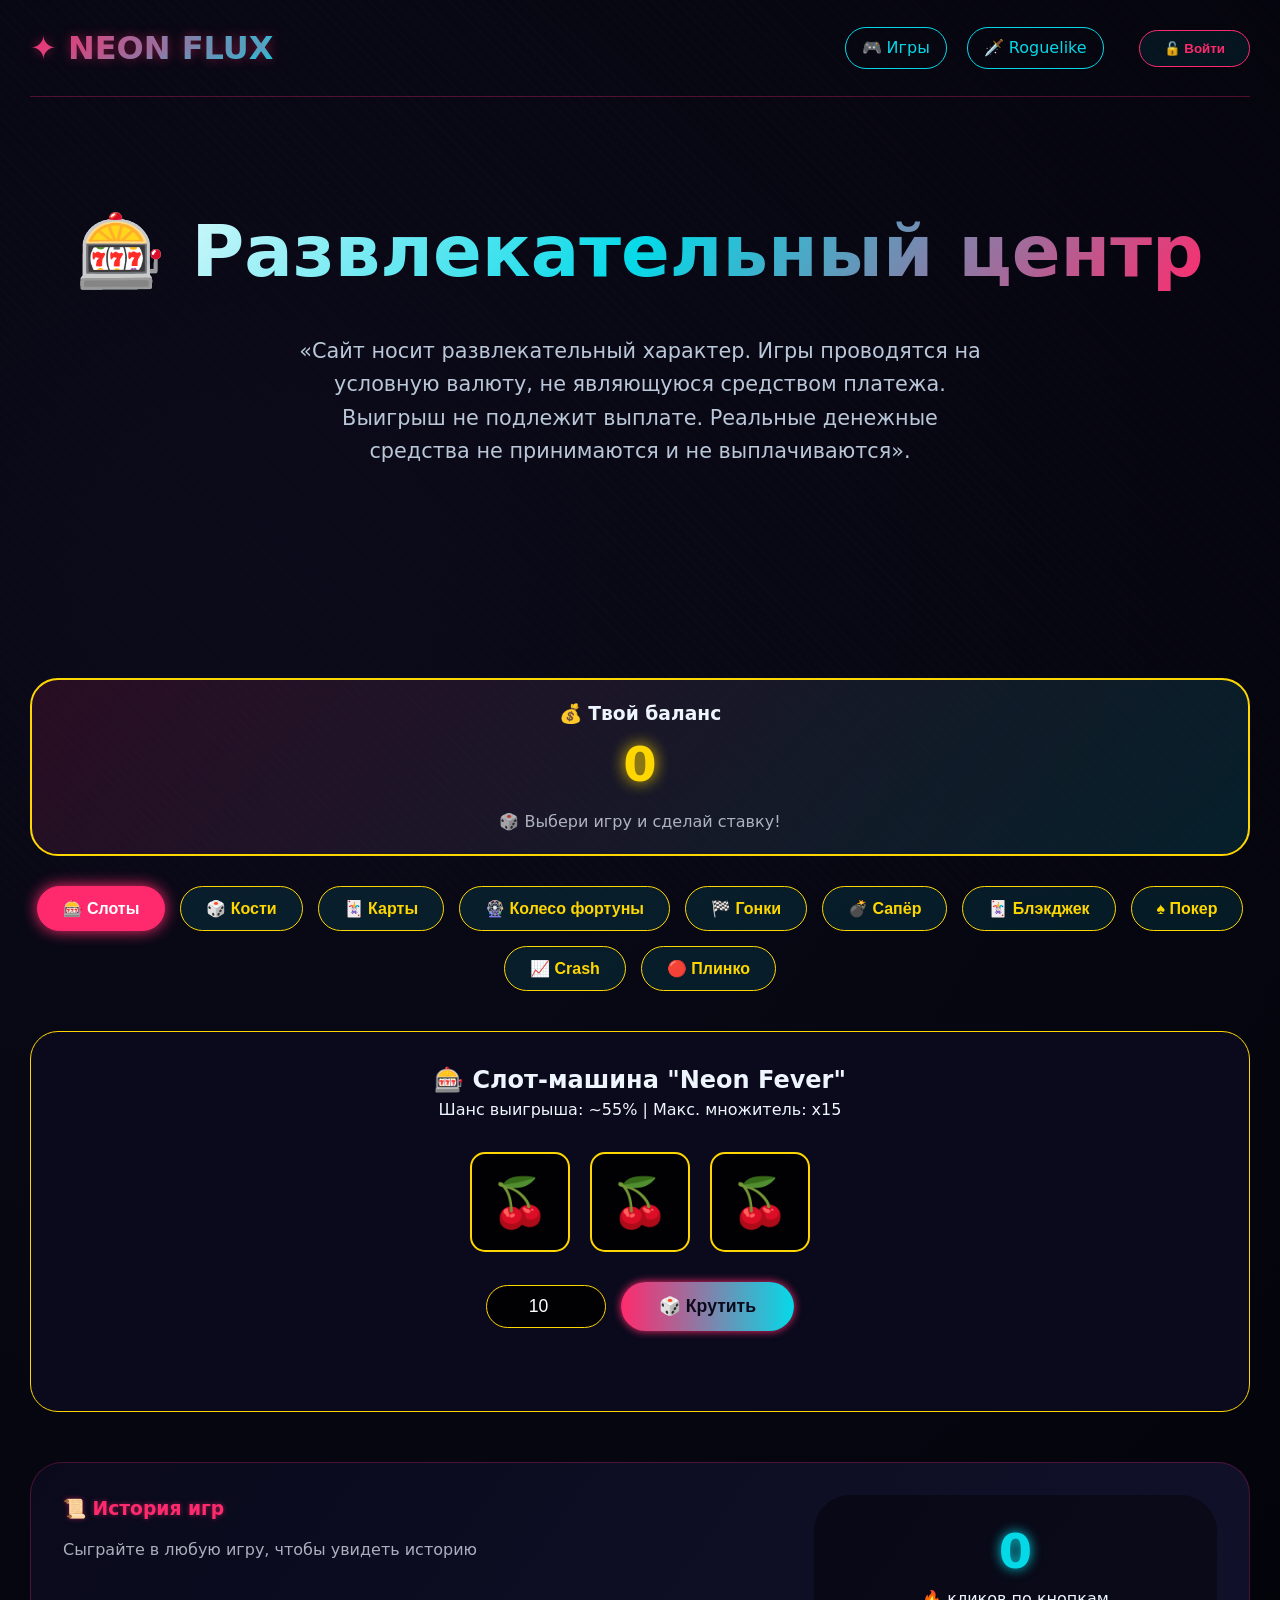
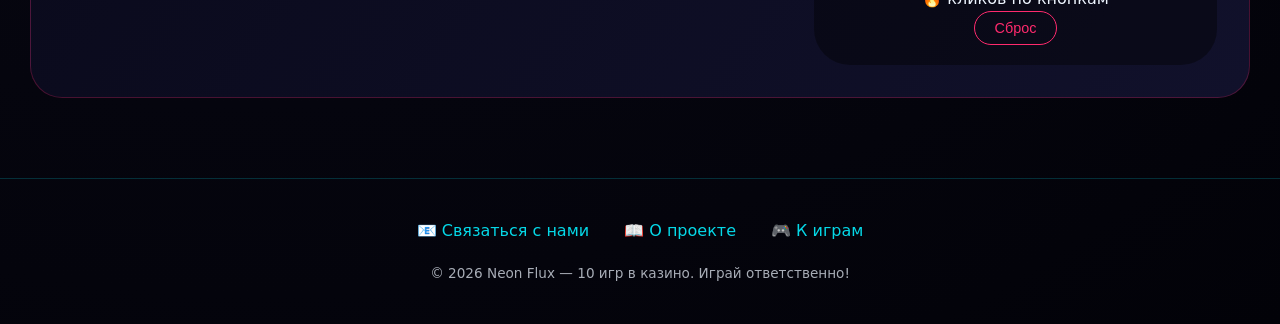
==== commit 481c7a93: "Update casino.html" ====
--- a/casino.html
+++ b/casino.html
@@ -10,7 +10,7 @@
 
 <div class="container">
     <header class="neo-header">
-    <div class="logo">✦ NEON FLUX CASINO</div>
+    <div class="logo">✦ NEON FLUX</div>
     
     <!-- Десктопное меню -->
     <div class="desktop-menu">
